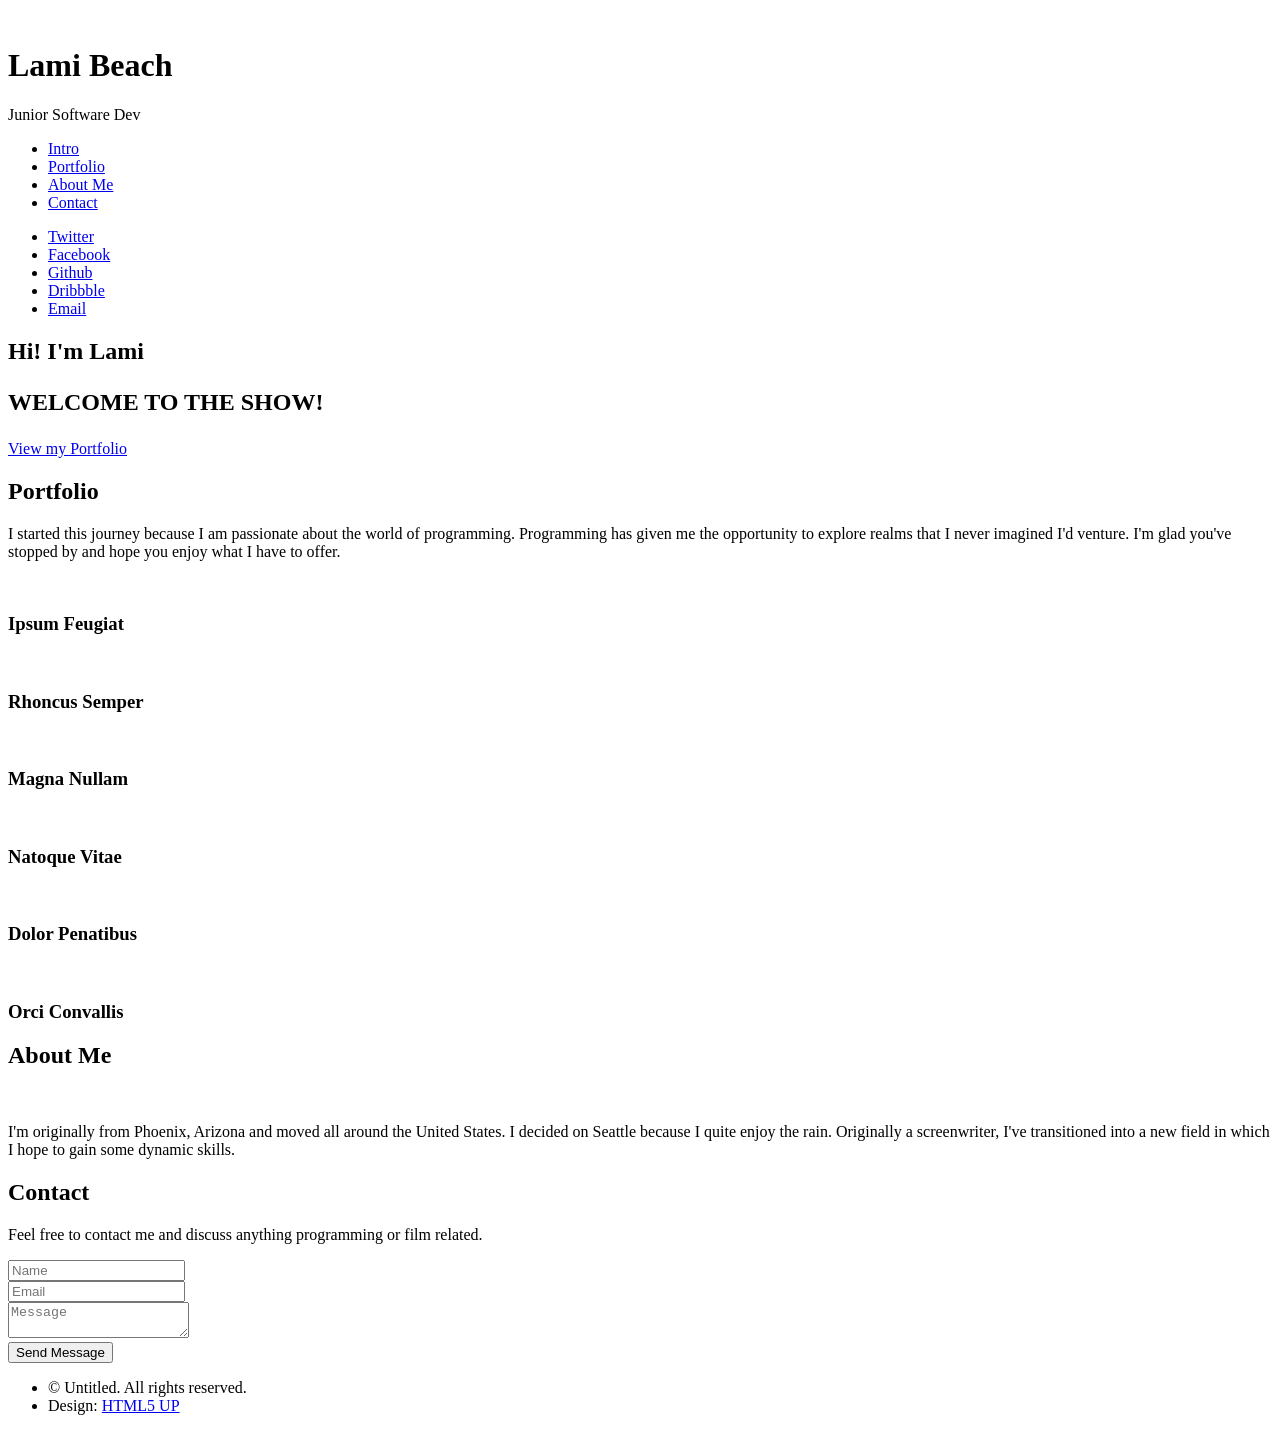
==== index.html @ 4df0003c "moved index" ====
<!DOCTYPE HTML>
<!--
	Prologue by HTML5 UP
	html5up.net | @ajlkn
	Free for personal and commercial use under the CCA 3.0 license (html5up.net/license)
-->
<html>
	<head>
		<title>Prologue by HTML5 UP</title>
		<meta charset="utf-8" />
		<meta name="viewport" content="width=device-width, initial-scale=1, user-scalable=no" />
		<link rel="stylesheet" href="assets/css/main.css" />
	</head>
	<body class="is-preload">

		<!-- Header -->
			<div id="header">

				<div class="top">

					<!-- Logo -->
						<div id="logo">
							<span class="image avatar48"><img src="images/avatar.jpg" alt="" /></span>
							<h1 id="title">Lami Beach</h1>
							<p>Junior Software Dev</p>
						</div>

					<!-- Nav -->
						<nav id="nav">
							<ul>
								<li><a href="#top" id="top-link"><span class="icon fa-home">Intro</span></a></li>
								<li><a href="#portfolio" id="portfolio-link"><span class="icon fa-th">Portfolio</span></a></li>
								<li><a href="#about" id="about-link"><span class="icon fa-user">About Me</span></a></li>
								<li><a href="#contact" id="contact-link"><span class="icon fa-envelope">Contact</span></a></li>
							</ul>
						</nav>

				</div>

				<div class="bottom">

					<!-- Social Icons -->
						<ul class="icons">
							<li><a href="#" class="icon fa-twitter"><span class="label">Twitter</span></a></li>
							<li><a href="#" class="icon fa-facebook"><span class="label">Facebook</span></a></li>
							<li><a href="#" class="icon fa-github"><span class="label">Github</span></a></li>
							<li><a href="#" class="icon fa-dribbble"><span class="label">Dribbble</span></a></li>
							<li><a href="#" class="icon fa-envelope"><span class="label">Email</span></a></li>
						</ul>

				</div>

			</div>

		<!-- Main -->
			<div id="main">

				<!-- Intro -->
					<section id="top" class="one dark cover">
						<div class="container">

							<header>
								<h2 class="alt">Hi! I'm <strong>Lami</strong></p>
									<p>WELCOME TO THE SHOW!</p>
							</header>

							<footer>
								<a href="#portfolio" class="button scrolly">View my Portfolio</a>
							</footer>

						</div>
					</section>

				<!-- Portfolio -->
					<section id="portfolio" class="two">
						<div class="container">

							<header>
								<h2>Portfolio</h2>
							</header>
							<p>I started this journey because I am passionate about the world of programming. Programming has given me the opportunity to explore realms that I never imagined I'd venture. I'm glad you've stopped by and hope you enjoy what I have to offer.</p>
							
							<div class="row">
								<div class="col-4 col-12-mobile">
									<article class="item">
										<a href="#" class="image fit"><img src="images/pic02.jpg" alt="" /></a>
										<header>
											<h3>Ipsum Feugiat</h3>
										</header>
									</article>
									<article class="item">
										<a href="#" class="image fit"><img src="images/pic03.jpg" alt="" /></a>
										<header>
											<h3>Rhoncus Semper</h3>
										</header>
									</article>
								</div>
								<div class="col-4 col-12-mobile">
									<article class="item">
										<a href="#" class="image fit"><img src="images/pic04.jpg" alt="" /></a>
										<header>
											<h3>Magna Nullam</h3>
										</header>
									</article>
									<article class="item">
										<a href="#" class="image fit"><img src="images/pic05.jpg" alt="" /></a>
										<header>
											<h3>Natoque Vitae</h3>
										</header>
									</article>
								</div>
								<div class="col-4 col-12-mobile">
									<article class="item">
										<a href="#" class="image fit"><img src="images/pic06.jpg" alt="" /></a>
										<header>
											<h3>Dolor Penatibus</h3>
										</header>
									</article>
									<article class="item">
										<a href="#" class="image fit"><img src="images/pic07.jpg" alt="" /></a>
										<header>
											<h3>Orci Convallis</h3>
										</header>
									</article>
								</div>
							</div>

						</div>
					</section>

				<!-- About Me -->
					<section id="about" class="three">
						<div class="container">

							<header>
								<h2>About Me</h2>
							</header>

							<a href="#" class="image featured"><img src="images/pic08.jpg" alt="" /></a>

							<p>I'm originally from Phoenix, Arizona and moved all around the United States. I decided on Seattle because I quite enjoy the rain. Originally a screenwriter, I've transitioned into a new field in which I hope to gain some dynamic skills.</p>

						</div>
					</section>

				<!-- Contact -->
					<section id="contact" class="four">
						<div class="container">

							<header>
								<h2>Contact</h2>
							</header>

							<p>Feel free to contact me and discuss anything programming or film related.</p>
							<form method="post" action="#">
								<div class="row">
									<div class="col-6 col-12-mobile"><input type="text" name="name" placeholder="Name" /></div>
									<div class="col-6 col-12-mobile"><input type="text" name="email" placeholder="Email" /></div>
									<div class="col-12">
										<textarea name="message" placeholder="Message"></textarea>
									</div>
									<div class="col-12">
										<input type="submit" value="Send Message" />
									</div>
								</div>
							</form>

						</div>
					</section>

			</div>

		<!-- Footer -->
			<div id="footer">

				<!-- Copyright -->
					<ul class="copyright">
						<li>&copy; Untitled. All rights reserved.</li><li>Design: <a href="http://html5up.net">HTML5 UP</a></li>
					</ul>

			</div>

		<!-- Scripts -->
			<script src="assets/js/jquery.min.js"></script>
			<script src="assets/js/jquery.scrolly.min.js"></script>
			<script src="assets/js/jquery.scrollex.min.js"></script>
			<script src="assets/js/browser.min.js"></script>
			<script src="assets/js/breakpoints.min.js"></script>
			<script src="assets/js/util.js"></script>
			<script src="assets/js/main.js"></script>

	</body>
</html>
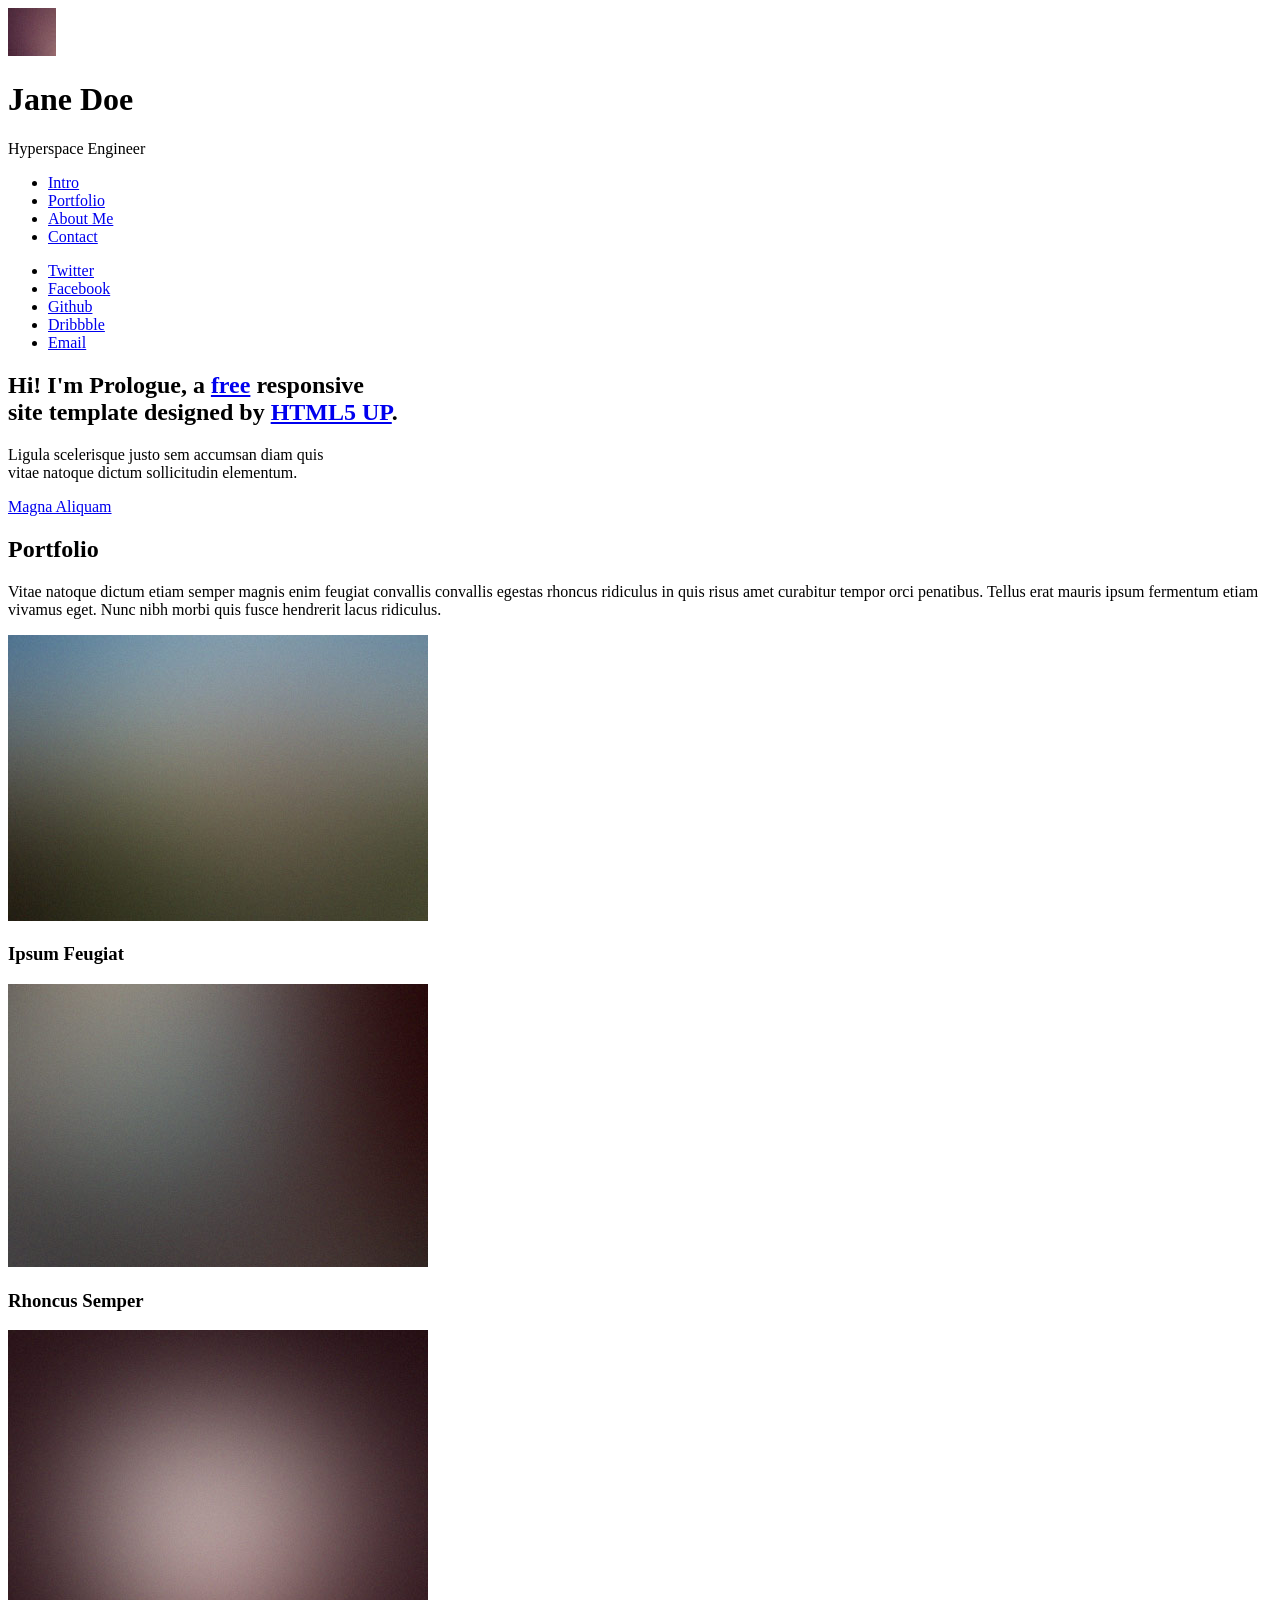
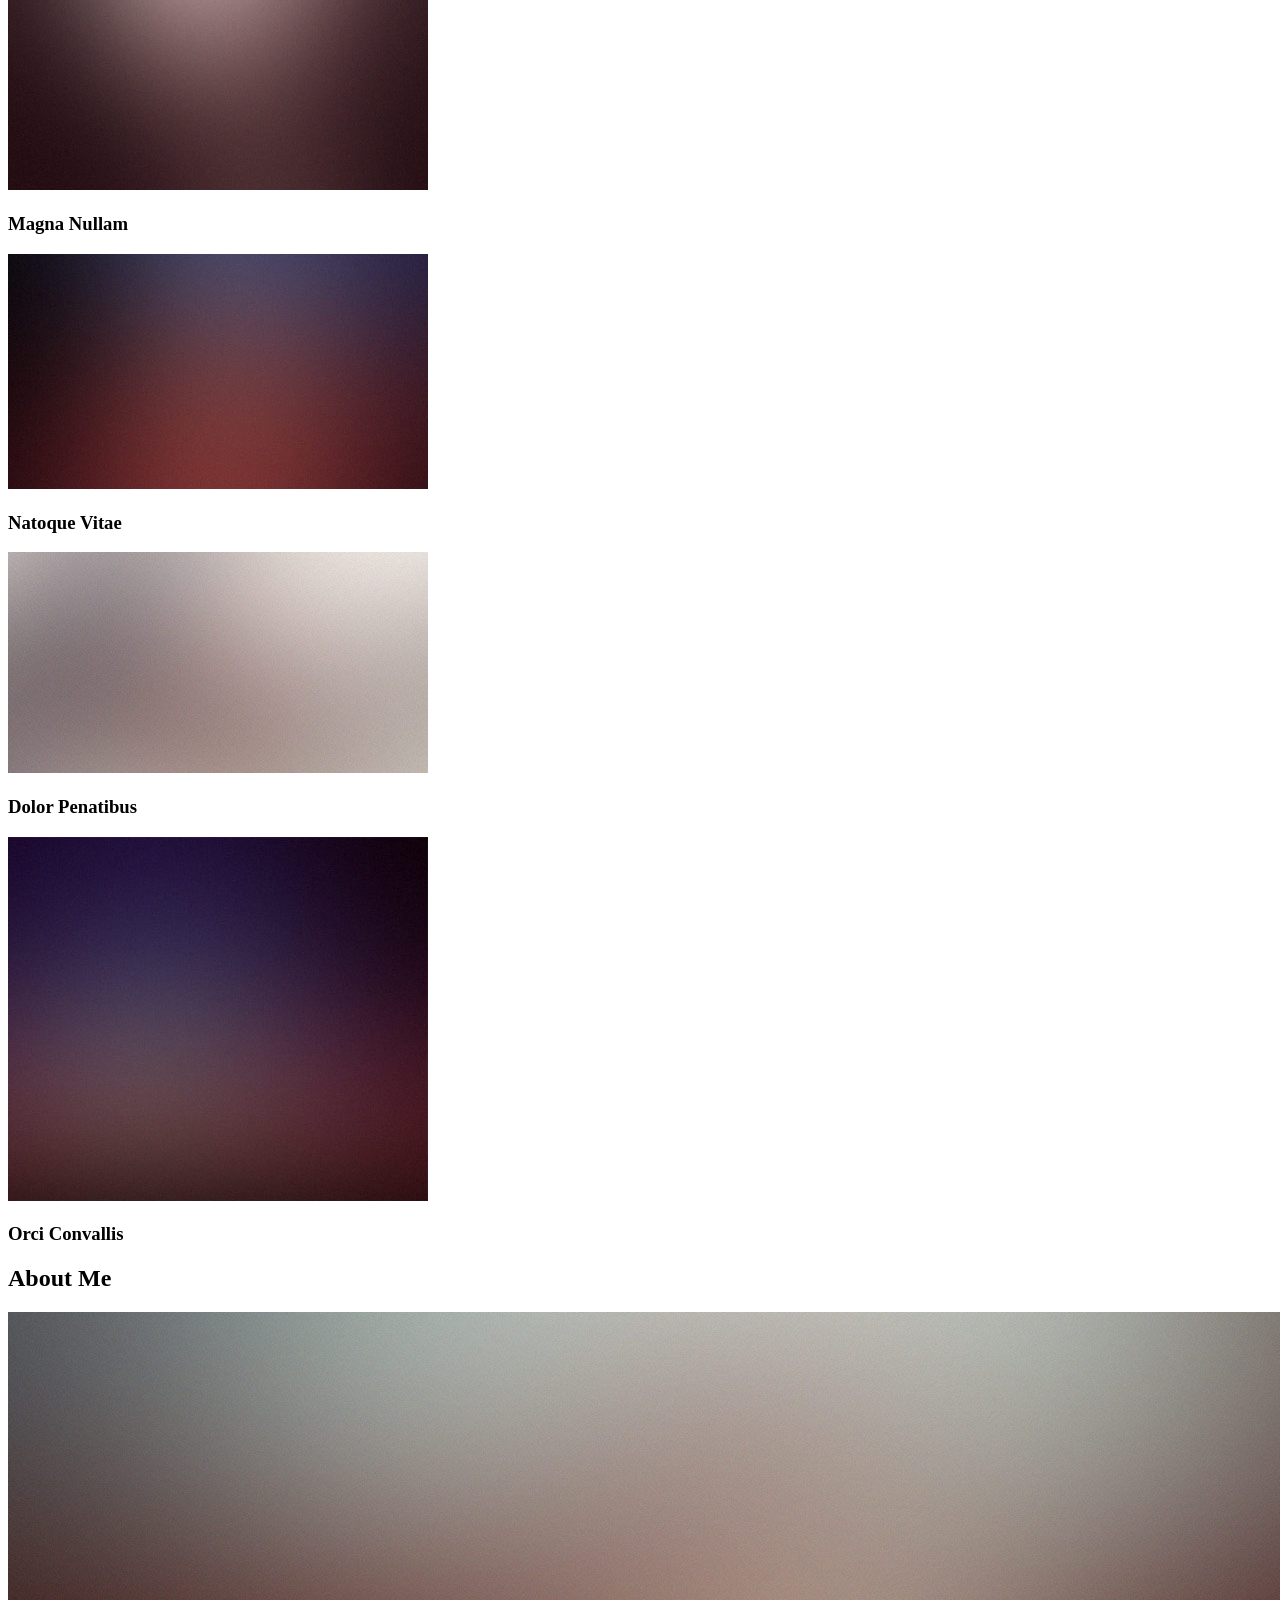
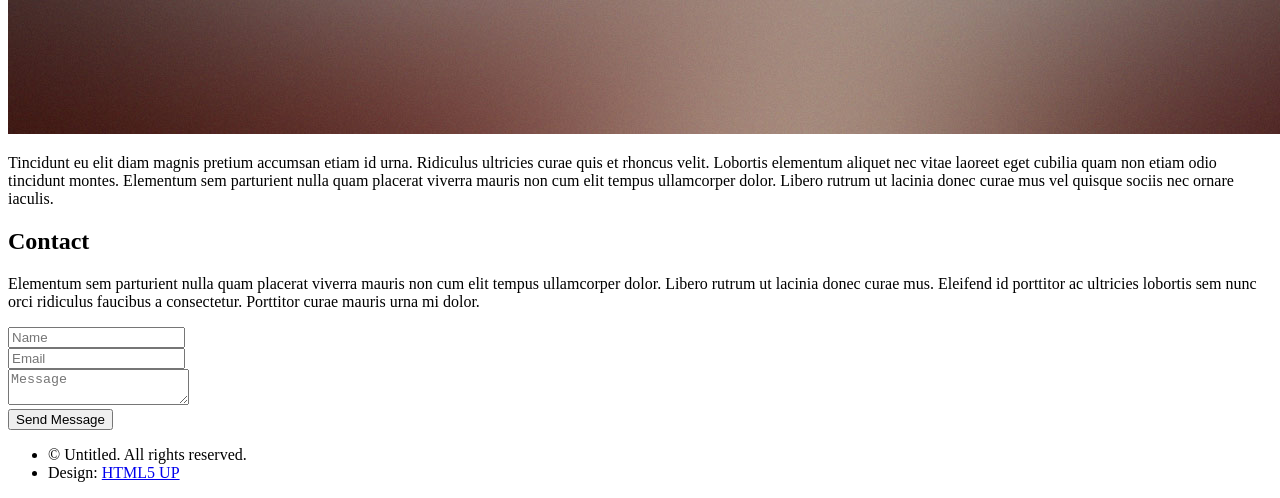
==== commit a7506e0b: "updated" ====
--- a/index.html
+++ b/index.html
@@ -21,8 +21,8 @@
 					<!-- Logo -->
 						<div id="logo">
 							<span class="image avatar48"><img src="images/avatar.jpg" alt="" /></span>
-							<h1 id="title">Lami Beach</h1>
-							<p>Junior Software Dev</p>
+							<h1 id="title">Jane Doe</h1>
+							<p>Hyperspace Engineer</p>
 						</div>
 
 					<!-- Nav -->
@@ -60,12 +60,14 @@
 						<div class="container">
 
 							<header>
-								<h2 class="alt">Hi! I'm <strong>Lami</strong></p>
-									<p>WELCOME TO THE SHOW!</p>
+								<h2 class="alt">Hi! I'm <strong>Prologue</strong>, a <a href="http://html5up.net/license">free</a> responsive<br />
+								site template designed by <a href="http://html5up.net">HTML5 UP</a>.</h2>
+								<p>Ligula scelerisque justo sem accumsan diam quis<br />
+								vitae natoque dictum sollicitudin elementum.</p>
 							</header>
 
 							<footer>
-								<a href="#portfolio" class="button scrolly">View my Portfolio</a>
+								<a href="#portfolio" class="button scrolly">Magna Aliquam</a>
 							</footer>
 
 						</div>
@@ -78,8 +80,12 @@
 							<header>
 								<h2>Portfolio</h2>
 							</header>
-							<p>I started this journey because I am passionate about the world of programming. Programming has given me the opportunity to explore realms that I never imagined I'd venture. I'm glad you've stopped by and hope you enjoy what I have to offer.</p>
-							
+
+							<p>Vitae natoque dictum etiam semper magnis enim feugiat convallis convallis
+							egestas rhoncus ridiculus in quis risus amet curabitur tempor orci penatibus.
+							Tellus erat mauris ipsum fermentum etiam vivamus eget. Nunc nibh morbi quis
+							fusce hendrerit lacus ridiculus.</p>
+
 							<div class="row">
 								<div class="col-4 col-12-mobile">
 									<article class="item">
@@ -138,7 +144,12 @@
 
 							<a href="#" class="image featured"><img src="images/pic08.jpg" alt="" /></a>
 
-							<p>I'm originally from Phoenix, Arizona and moved all around the United States. I decided on Seattle because I quite enjoy the rain. Originally a screenwriter, I've transitioned into a new field in which I hope to gain some dynamic skills.</p>
+							<p>Tincidunt eu elit diam magnis pretium accumsan etiam id urna. Ridiculus
+							ultricies curae quis et rhoncus velit. Lobortis elementum aliquet nec vitae
+							laoreet eget cubilia quam non etiam odio tincidunt montes. Elementum sem
+							parturient nulla quam placerat viverra mauris non cum elit tempus ullamcorper
+							dolor. Libero rutrum ut lacinia donec curae mus vel quisque sociis nec
+							ornare iaculis.</p>
 
 						</div>
 					</section>
@@ -151,7 +162,11 @@
 								<h2>Contact</h2>
 							</header>
 
-							<p>Feel free to contact me and discuss anything programming or film related.</p>
+							<p>Elementum sem parturient nulla quam placerat viverra
+							mauris non cum elit tempus ullamcorper dolor. Libero rutrum ut lacinia
+							donec curae mus. Eleifend id porttitor ac ultricies lobortis sem nunc
+							orci ridiculus faucibus a consectetur. Porttitor curae mauris urna mi dolor.</p>
+
 							<form method="post" action="#">
 								<div class="row">
 									<div class="col-6 col-12-mobile"><input type="text" name="name" placeholder="Name" /></div>
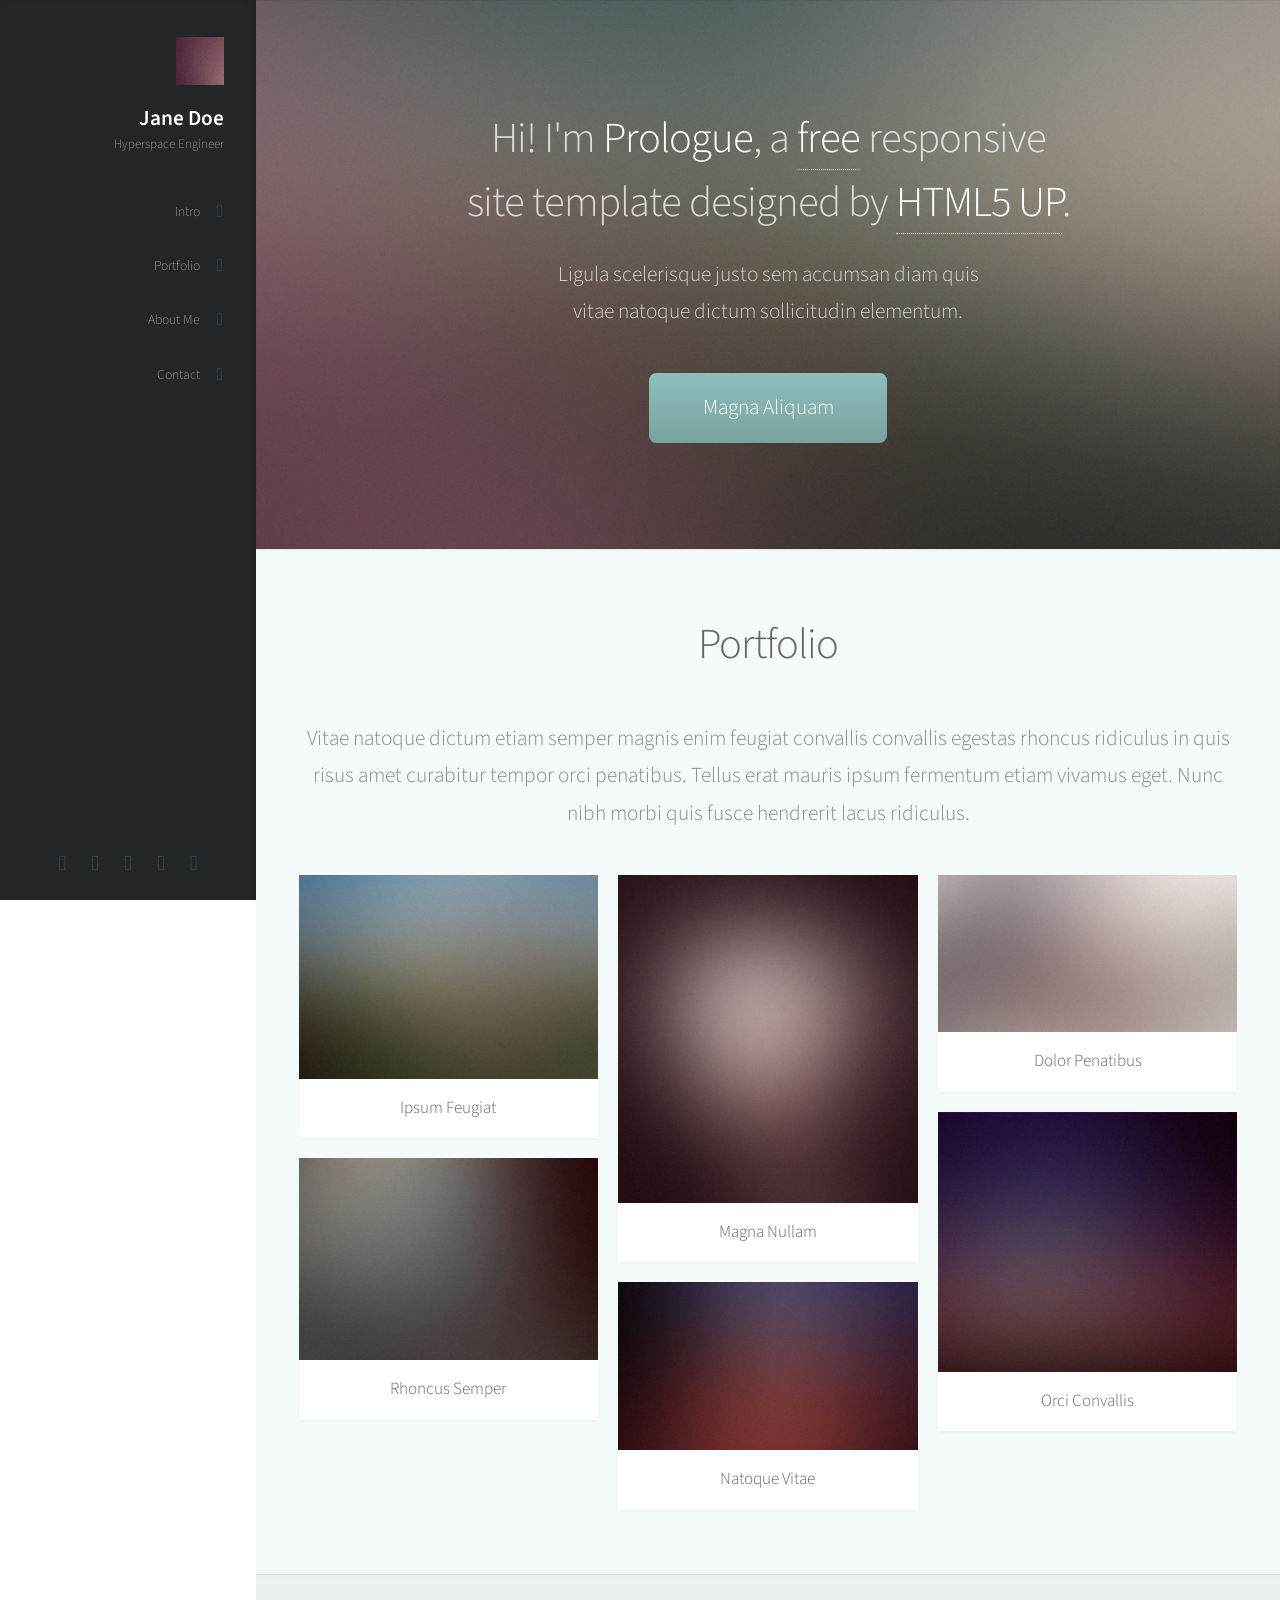
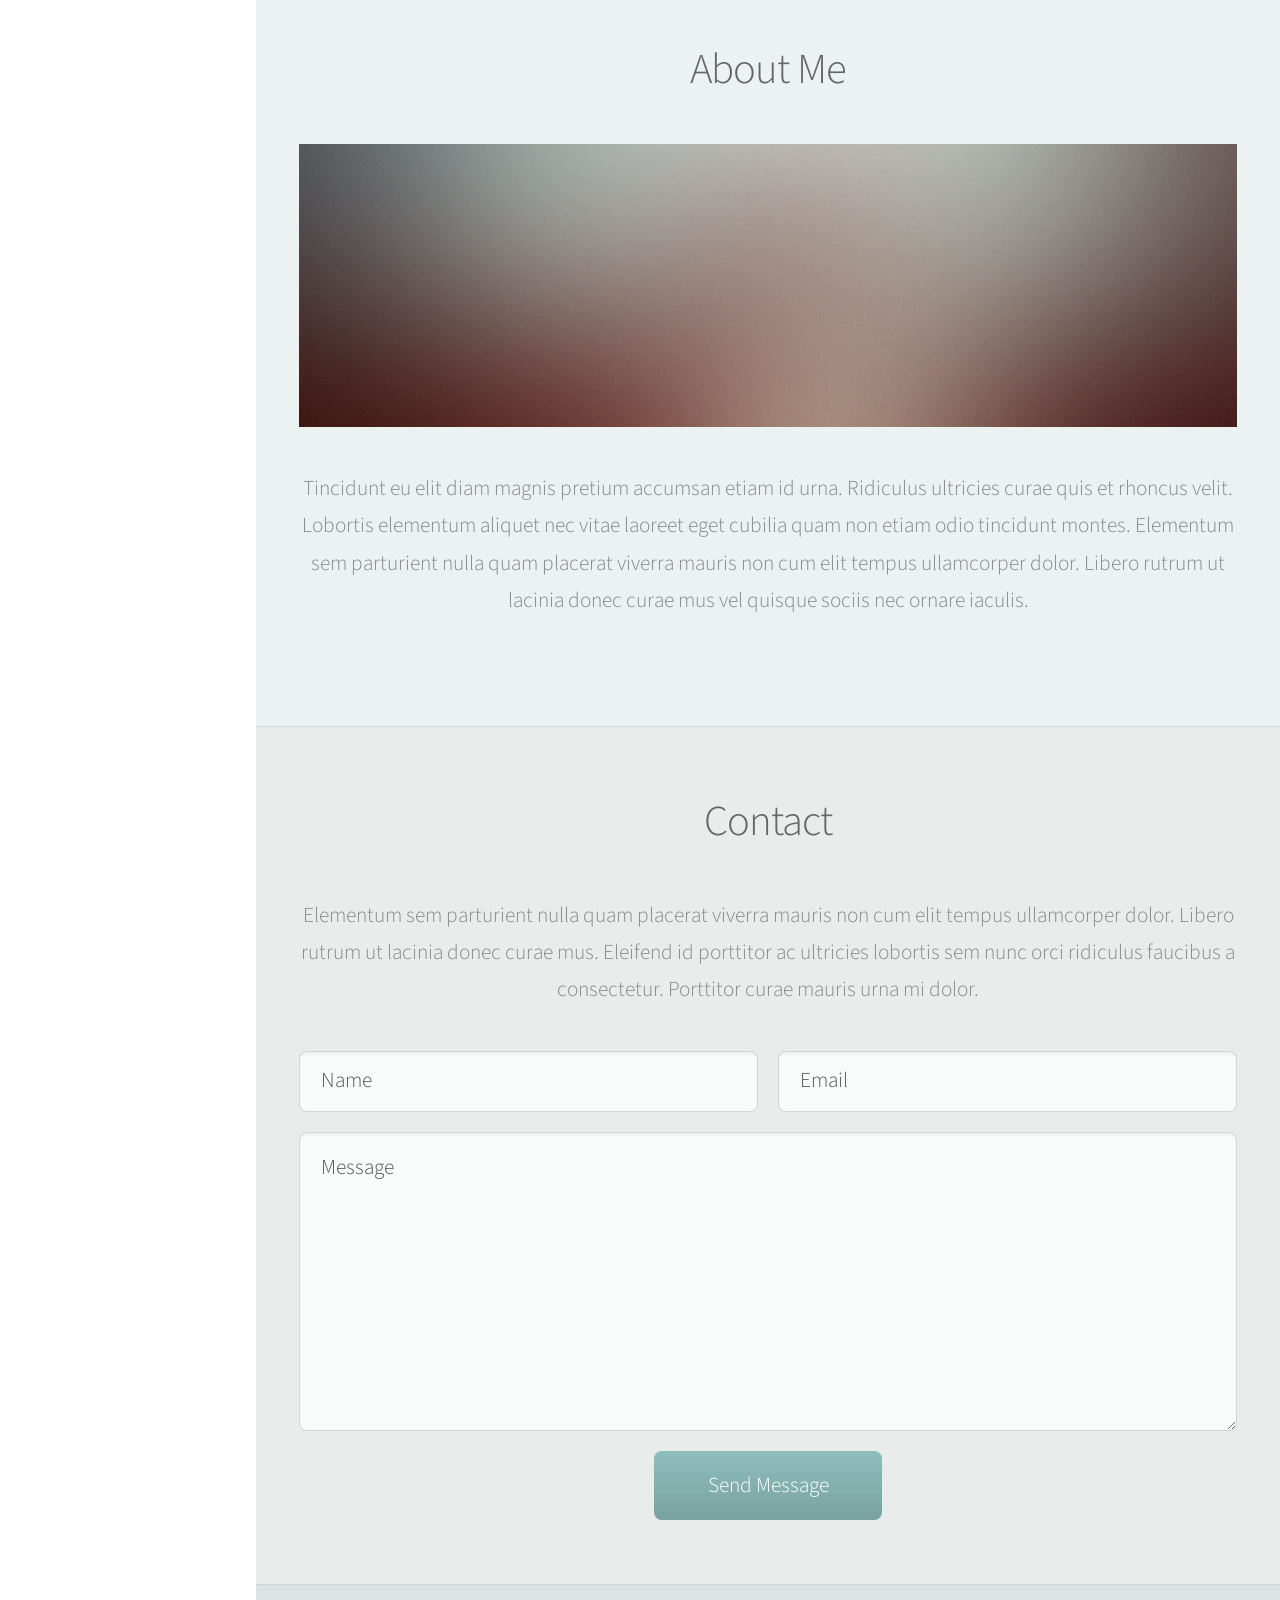
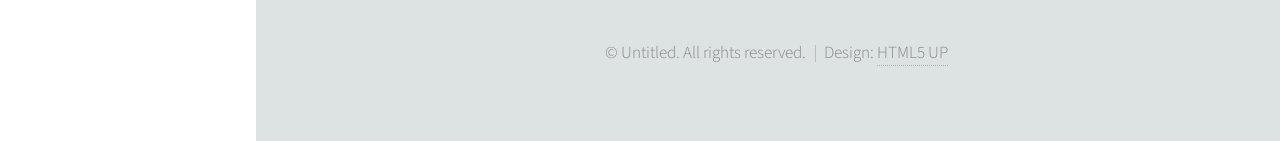
==== commit d13e2a41: "figured it out" ====
--- a/index.html
+++ b/index.html
@@ -9,7 +9,7 @@
 		<title>Prologue by HTML5 UP</title>
 		<meta charset="utf-8" />
 		<meta name="viewport" content="width=device-width, initial-scale=1, user-scalable=no" />
-		<link rel="stylesheet" href="assets/css/main.css" />
+		<link rel="stylesheet" href="css/main.css" />
 	</head>
 	<body class="is-preload">
 
--- a/css/main.css
+++ b/css/main.css
@@ -0,0 +1,2611 @@
+@import url("font-awesome.min.css");
+@import url("https://fonts.googleapis.com/css?family=Source+Sans+Pro:300,300italic,400,600");
+
+/*
+	Prologue by HTML5 UP
+	html5up.net | @ajlkn
+	Free for personal and commercial use under the CCA 3.0 license (html5up.net/license)
+*/
+
+html, body, div, span, applet, object,
+iframe, h1, h2, h3, h4, h5, h6, p, blockquote,
+pre, a, abbr, acronym, address, big, cite,
+code, del, dfn, em, img, ins, kbd, q, s, samp,
+small, strike, strong, sub, sup, tt, var, b,
+u, i, center, dl, dt, dd, ol, ul, li, fieldset,
+form, label, legend, table, caption, tbody,
+tfoot, thead, tr, th, td, article, aside,
+canvas, details, embed, figure, figcaption,
+footer, header, hgroup, menu, nav, output, ruby,
+section, summary, time, mark, audio, video {
+	margin: 0;
+	padding: 0;
+	border: 0;
+	font-size: 100%;
+	font: inherit;
+	vertical-align: baseline;}
+
+article, aside, details, figcaption, figure,
+footer, header, hgroup, menu, nav, section {
+	display: block;}
+
+body {
+	line-height: 1;
+}
+
+ol, ul {
+	list-style: none;
+}
+
+blockquote, q {
+	quotes: none;
+}
+
+	blockquote:before, blockquote:after, q:before, q:after {
+		content: '';
+		content: none;
+	}
+
+table {
+	border-collapse: collapse;
+	border-spacing: 0;
+}
+
+body {
+	-webkit-text-size-adjust: none;
+}
+
+mark {
+	background-color: transparent;
+	color: inherit;
+}
+
+input::-moz-focus-inner {
+	border: 0;
+	padding: 0;
+}
+
+input, select, textarea {
+	-moz-appearance: none;
+	-webkit-appearance: none;
+	-ms-appearance: none;
+	appearance: none;
+}
+
+/* Basic */
+
+	html {
+		box-sizing: border-box;
+	}
+
+	*, *:before, *:after {
+		box-sizing: inherit;
+	}
+
+	body {
+		background: #fff;
+		font-family: 'Source Sans Pro', sans-serif;
+		font-size: 19pt;
+		font-weight: 300;
+		line-height: 1.75em;
+		color: #888;
+	}
+
+		body.is-preload *, body.is-preload *:before, body.is-preload *:after {
+			-moz-animation: none !important;
+			-webkit-animation: none !important;
+			-ms-animation: none !important;
+			animation: none !important;
+			-moz-transition: none !important;
+			-webkit-transition: none !important;
+			-ms-transition: none !important;
+			transition: none !important;
+		}
+
+	input, textarea, select {
+		font-family: 'Source Sans Pro', sans-serif;
+		font-size: 19pt;
+		font-weight: 300;
+		line-height: 1.75em;
+		color: #888;
+	}
+
+	h1, h2, h3, h4, h5, h6 {
+		font-weight: 300;
+		color: #666;
+		line-height: 1.5em;
+	}
+
+	h1 a, h2 a, h3 a, h4 a, h5 a, h6 a {
+		color: inherit;
+		text-decoration: none;
+	}
+
+		h1 a strong, h2 a strong, h3 a strong, h4 a strong, h5 a strong, h6 a strong {
+			color: #333;
+		}
+
+	h2 {
+		font-size: 2em;
+		letter-spacing: -1px;
+	}
+
+		h2.alt {
+			color: #888;
+		}
+
+			h2.alt strong {
+				color: #666;
+			}
+
+	h3 {
+		font-size: 1.5em;
+	}
+
+	header {
+		margin: 0 0 2em 0;
+	}
+
+		header > p {
+			margin: 1em 0 0 0;
+		}
+
+	footer {
+		margin: 2em 0 0 0;
+	}
+
+	strong, b {
+		font-weight: 300;
+		color: #666;
+	}
+
+	em, i {
+		font-style: italic;
+	}
+
+	a {
+		text-decoration: none;
+		color: inherit;
+		border-bottom: dotted 1px rgba(128, 128, 128, 0.5);
+		-moz-transition: color 0.35s ease-in-out, border-bottom-color 0.35s ease-in-out;
+		-webkit-transition: color 0.35s ease-in-out, border-bottom-color 0.35s ease-in-out;
+		-ms-transition: color 0.35s ease-in-out, border-bottom-color 0.35s ease-in-out;
+		transition: color 0.35s ease-in-out, border-bottom-color 0.35s ease-in-out;
+		outline: 0;
+	}
+
+		a:hover {
+			color: #E27689;
+			border-bottom-color: rgba(255, 255, 255, 0);
+		}
+
+	sub {
+		position: relative;
+		top: 0.5em;
+		font-size: 0.8em;
+	}
+
+	sup {
+		position: relative;
+		top: -0.5em;
+		font-size: 0.8em;
+	}
+
+	hr {
+		border: 0;
+		border-top: solid 1px #ddd;
+	}
+
+	blockquote {
+		border-left: solid 0.5em #ddd;
+		padding: 1em 0 1em 2em;
+		font-style: italic;
+	}
+
+	p, ul, ol, dl, table {
+		margin-bottom: 2em;
+	}
+
+	br.clear {
+		clear: both;
+	}
+
+/* Container */
+
+	.container {
+		margin: 0 auto;
+		max-width: 100%;
+		width: 1400px;
+	}
+
+		@media screen and (min-width: 961px) and (max-width: 1880px) {
+
+			.container {
+				width: 1200px;
+			}
+
+		}
+
+		@media screen and (min-width: 961px) and (max-width: 1620px) {
+
+			.container {
+				width: 960px;
+			}
+
+		}
+
+		@media screen and (min-width: 961px) and (max-width: 1320px) {
+
+			.container {
+				width: 100%;
+			}
+
+		}
+
+		@media screen and (max-width: 960px) {
+
+			.container {
+				width: 100%;
+			}
+
+		}
+
+		@media screen and (max-width: 736px) {
+
+			.container {
+				width: 100%;
+			}
+
+		}
+
+/* Row */
+
+	.row {
+		display: flex;
+		flex-wrap: wrap;
+		box-sizing: border-box;
+		align-items: stretch;
+	}
+
+		.row > * {
+			box-sizing: border-box;
+		}
+
+		.row.gtr-uniform > * > :last-child {
+			margin-bottom: 0;
+		}
+
+		.row.aln-left {
+			justify-content: flex-start;
+		}
+
+		.row.aln-center {
+			justify-content: center;
+		}
+
+		.row.aln-right {
+			justify-content: flex-end;
+		}
+
+		.row.aln-top {
+			align-items: flex-start;
+		}
+
+		.row.aln-middle {
+			align-items: center;
+		}
+
+		.row.aln-bottom {
+			align-items: flex-end;
+		}
+
+		.row > .imp {
+			order: -1;
+		}
+
+		.row > .col-1 {
+			width: 8.3333333333%;
+		}
+
+		.row > .off-1 {
+			margin-left: 8.3333333333%;
+		}
+
+		.row > .col-2 {
+			width: 16.6666666667%;
+		}
+
+		.row > .off-2 {
+			margin-left: 16.6666666667%;
+		}
+
+		.row > .col-3 {
+			width: 25%;
+		}
+
+		.row > .off-3 {
+			margin-left: 25%;
+		}
+
+		.row > .col-4 {
+			width: 33.3333333333%;
+		}
+
+		.row > .off-4 {
+			margin-left: 33.3333333333%;
+		}
+
+		.row > .col-5 {
+			width: 41.6666666667%;
+		}
+
+		.row > .off-5 {
+			margin-left: 41.6666666667%;
+		}
+
+		.row > .col-6 {
+			width: 50%;
+		}
+
+		.row > .off-6 {
+			margin-left: 50%;
+		}
+
+		.row > .col-7 {
+			width: 58.3333333333%;
+		}
+
+		.row > .off-7 {
+			margin-left: 58.3333333333%;
+		}
+
+		.row > .col-8 {
+			width: 66.6666666667%;
+		}
+
+		.row > .off-8 {
+			margin-left: 66.6666666667%;
+		}
+
+		.row > .col-9 {
+			width: 75%;
+		}
+
+		.row > .off-9 {
+			margin-left: 75%;
+		}
+
+		.row > .col-10 {
+			width: 83.3333333333%;
+		}
+
+		.row > .off-10 {
+			margin-left: 83.3333333333%;
+		}
+
+		.row > .col-11 {
+			width: 91.6666666667%;
+		}
+
+		.row > .off-11 {
+			margin-left: 91.6666666667%;
+		}
+
+		.row > .col-12 {
+			width: 100%;
+		}
+
+		.row > .off-12 {
+			margin-left: 100%;
+		}
+
+		.row.gtr-0 {
+			margin-top: 0px;
+			margin-left: 0px;
+		}
+
+			.row.gtr-0 > * {
+				padding: 0px 0 0 0px;
+			}
+
+			.row.gtr-0.gtr-uniform {
+				margin-top: 0px;
+			}
+
+				.row.gtr-0.gtr-uniform > * {
+					padding-top: 0px;
+				}
+
+		.row.gtr-25 {
+			margin-top: -10px;
+			margin-left: -10px;
+		}
+
+			.row.gtr-25 > * {
+				padding: 10px 0 0 10px;
+			}
+
+			.row.gtr-25.gtr-uniform {
+				margin-top: -10px;
+			}
+
+				.row.gtr-25.gtr-uniform > * {
+					padding-top: 10px;
+				}
+
+		.row.gtr-50 {
+			margin-top: -20px;
+			margin-left: -20px;
+		}
+
+			.row.gtr-50 > * {
+				padding: 20px 0 0 20px;
+			}
+
+			.row.gtr-50.gtr-uniform {
+				margin-top: -20px;
+			}
+
+				.row.gtr-50.gtr-uniform > * {
+					padding-top: 20px;
+				}
+
+		.row {
+			margin-top: -40px;
+			margin-left: -40px;
+		}
+
+			.row > * {
+				padding: 40px 0 0 40px;
+			}
+
+			.row.gtr-uniform {
+				margin-top: -40px;
+			}
+
+				.row.gtr-uniform > * {
+					padding-top: 40px;
+				}
+
+		.row.gtr-150 {
+			margin-top: -60px;
+			margin-left: -60px;
+		}
+
+			.row.gtr-150 > * {
+				padding: 60px 0 0 60px;
+			}
+
+			.row.gtr-150.gtr-uniform {
+				margin-top: -60px;
+			}
+
+				.row.gtr-150.gtr-uniform > * {
+					padding-top: 60px;
+				}
+
+		.row.gtr-200 {
+			margin-top: -80px;
+			margin-left: -80px;
+		}
+
+			.row.gtr-200 > * {
+				padding: 80px 0 0 80px;
+			}
+
+			.row.gtr-200.gtr-uniform {
+				margin-top: -80px;
+			}
+
+				.row.gtr-200.gtr-uniform > * {
+					padding-top: 80px;
+				}
+
+		@media screen and (min-width: 961px) and (max-width: 1880px) {
+
+			.row {
+				display: flex;
+				flex-wrap: wrap;
+				box-sizing: border-box;
+				align-items: stretch;
+			}
+
+				.row > * {
+					box-sizing: border-box;
+				}
+
+				.row.gtr-uniform > * > :last-child {
+					margin-bottom: 0;
+				}
+
+				.row.aln-left {
+					justify-content: flex-start;
+				}
+
+				.row.aln-center {
+					justify-content: center;
+				}
+
+				.row.aln-right {
+					justify-content: flex-end;
+				}
+
+				.row.aln-top {
+					align-items: flex-start;
+				}
+
+				.row.aln-middle {
+					align-items: center;
+				}
+
+				.row.aln-bottom {
+					align-items: flex-end;
+				}
+
+				.row > .imp-wide {
+					order: -1;
+				}
+
+				.row > .col-1-wide {
+					width: 8.3333333333%;
+				}
+
+				.row > .off-1-wide {
+					margin-left: 8.3333333333%;
+				}
+
+				.row > .col-2-wide {
+					width: 16.6666666667%;
+				}
+
+				.row > .off-2-wide {
+					margin-left: 16.6666666667%;
+				}
+
+				.row > .col-3-wide {
+					width: 25%;
+				}
+
+				.row > .off-3-wide {
+					margin-left: 25%;
+				}
+
+				.row > .col-4-wide {
+					width: 33.3333333333%;
+				}
+
+				.row > .off-4-wide {
+					margin-left: 33.3333333333%;
+				}
+
+				.row > .col-5-wide {
+					width: 41.6666666667%;
+				}
+
+				.row > .off-5-wide {
+					margin-left: 41.6666666667%;
+				}
+
+				.row > .col-6-wide {
+					width: 50%;
+				}
+
+				.row > .off-6-wide {
+					margin-left: 50%;
+				}
+
+				.row > .col-7-wide {
+					width: 58.3333333333%;
+				}
+
+				.row > .off-7-wide {
+					margin-left: 58.3333333333%;
+				}
+
+				.row > .col-8-wide {
+					width: 66.6666666667%;
+				}
+
+				.row > .off-8-wide {
+					margin-left: 66.6666666667%;
+				}
+
+				.row > .col-9-wide {
+					width: 75%;
+				}
+
+				.row > .off-9-wide {
+					margin-left: 75%;
+				}
+
+				.row > .col-10-wide {
+					width: 83.3333333333%;
+				}
+
+				.row > .off-10-wide {
+					margin-left: 83.3333333333%;
+				}
+
+				.row > .col-11-wide {
+					width: 91.6666666667%;
+				}
+
+				.row > .off-11-wide {
+					margin-left: 91.6666666667%;
+				}
+
+				.row > .col-12-wide {
+					width: 100%;
+				}
+
+				.row > .off-12-wide {
+					margin-left: 100%;
+				}
+
+				.row.gtr-0 {
+					margin-top: 0px;
+					margin-left: 0px;
+				}
+
+					.row.gtr-0 > * {
+						padding: 0px 0 0 0px;
+					}
+
+					.row.gtr-0.gtr-uniform {
+						margin-top: 0px;
+					}
+
+						.row.gtr-0.gtr-uniform > * {
+							padding-top: 0px;
+						}
+
+				.row.gtr-25 {
+					margin-top: -10px;
+					margin-left: -10px;
+				}
+
+					.row.gtr-25 > * {
+						padding: 10px 0 0 10px;
+					}
+
+					.row.gtr-25.gtr-uniform {
+						margin-top: -10px;
+					}
+
+						.row.gtr-25.gtr-uniform > * {
+							padding-top: 10px;
+						}
+
+				.row.gtr-50 {
+					margin-top: -20px;
+					margin-left: -20px;
+				}
+
+					.row.gtr-50 > * {
+						padding: 20px 0 0 20px;
+					}
+
+					.row.gtr-50.gtr-uniform {
+						margin-top: -20px;
+					}
+
+						.row.gtr-50.gtr-uniform > * {
+							padding-top: 20px;
+						}
+
+				.row {
+					margin-top: -40px;
+					margin-left: -40px;
+				}
+
+					.row > * {
+						padding: 40px 0 0 40px;
+					}
+
+					.row.gtr-uniform {
+						margin-top: -40px;
+					}
+
+						.row.gtr-uniform > * {
+							padding-top: 40px;
+						}
+
+				.row.gtr-150 {
+					margin-top: -60px;
+					margin-left: -60px;
+				}
+
+					.row.gtr-150 > * {
+						padding: 60px 0 0 60px;
+					}
+
+					.row.gtr-150.gtr-uniform {
+						margin-top: -60px;
+					}
+
+						.row.gtr-150.gtr-uniform > * {
+							padding-top: 60px;
+						}
+
+				.row.gtr-200 {
+					margin-top: -80px;
+					margin-left: -80px;
+				}
+
+					.row.gtr-200 > * {
+						padding: 80px 0 0 80px;
+					}
+
+					.row.gtr-200.gtr-uniform {
+						margin-top: -80px;
+					}
+
+						.row.gtr-200.gtr-uniform > * {
+							padding-top: 80px;
+						}
+
+		}
+
+		@media screen and (min-width: 961px) and (max-width: 1620px) {
+
+			.row {
+				display: flex;
+				flex-wrap: wrap;
+				box-sizing: border-box;
+				align-items: stretch;
+			}
+
+				.row > * {
+					box-sizing: border-box;
+				}
+
+				.row.gtr-uniform > * > :last-child {
+					margin-bottom: 0;
+				}
+
+				.row.aln-left {
+					justify-content: flex-start;
+				}
+
+				.row.aln-center {
+					justify-content: center;
+				}
+
+				.row.aln-right {
+					justify-content: flex-end;
+				}
+
+				.row.aln-top {
+					align-items: flex-start;
+				}
+
+				.row.aln-middle {
+					align-items: center;
+				}
+
+				.row.aln-bottom {
+					align-items: flex-end;
+				}
+
+				.row > .imp-normal {
+					order: -1;
+				}
+
+				.row > .col-1-normal {
+					width: 8.3333333333%;
+				}
+
+				.row > .off-1-normal {
+					margin-left: 8.3333333333%;
+				}
+
+				.row > .col-2-normal {
+					width: 16.6666666667%;
+				}
+
+				.row > .off-2-normal {
+					margin-left: 16.6666666667%;
+				}
+
+				.row > .col-3-normal {
+					width: 25%;
+				}
+
+				.row > .off-3-normal {
+					margin-left: 25%;
+				}
+
+				.row > .col-4-normal {
+					width: 33.3333333333%;
+				}
+
+				.row > .off-4-normal {
+					margin-left: 33.3333333333%;
+				}
+
+				.row > .col-5-normal {
+					width: 41.6666666667%;
+				}
+
+				.row > .off-5-normal {
+					margin-left: 41.6666666667%;
+				}
+
+				.row > .col-6-normal {
+					width: 50%;
+				}
+
+				.row > .off-6-normal {
+					margin-left: 50%;
+				}
+
+				.row > .col-7-normal {
+					width: 58.3333333333%;
+				}
+
+				.row > .off-7-normal {
+					margin-left: 58.3333333333%;
+				}
+
+				.row > .col-8-normal {
+					width: 66.6666666667%;
+				}
+
+				.row > .off-8-normal {
+					margin-left: 66.6666666667%;
+				}
+
+				.row > .col-9-normal {
+					width: 75%;
+				}
+
+				.row > .off-9-normal {
+					margin-left: 75%;
+				}
+
+				.row > .col-10-normal {
+					width: 83.3333333333%;
+				}
+
+				.row > .off-10-normal {
+					margin-left: 83.3333333333%;
+				}
+
+				.row > .col-11-normal {
+					width: 91.6666666667%;
+				}
+
+				.row > .off-11-normal {
+					margin-left: 91.6666666667%;
+				}
+
+				.row > .col-12-normal {
+					width: 100%;
+				}
+
+				.row > .off-12-normal {
+					margin-left: 100%;
+				}
+
+				.row.gtr-0 {
+					margin-top: 0px;
+					margin-left: 0px;
+				}
+
+					.row.gtr-0 > * {
+						padding: 0px 0 0 0px;
+					}
+
+					.row.gtr-0.gtr-uniform {
+						margin-top: 0px;
+					}
+
+						.row.gtr-0.gtr-uniform > * {
+							padding-top: 0px;
+						}
+
+				.row.gtr-25 {
+					margin-top: -10px;
+					margin-left: -10px;
+				}
+
+					.row.gtr-25 > * {
+						padding: 10px 0 0 10px;
+					}
+
+					.row.gtr-25.gtr-uniform {
+						margin-top: -10px;
+					}
+
+						.row.gtr-25.gtr-uniform > * {
+							padding-top: 10px;
+						}
+
+				.row.gtr-50 {
+					margin-top: -20px;
+					margin-left: -20px;
+				}
+
+					.row.gtr-50 > * {
+						padding: 20px 0 0 20px;
+					}
+
+					.row.gtr-50.gtr-uniform {
+						margin-top: -20px;
+					}
+
+						.row.gtr-50.gtr-uniform > * {
+							padding-top: 20px;
+						}
+
+				.row {
+					margin-top: -40px;
+					margin-left: -40px;
+				}
+
+					.row > * {
+						padding: 40px 0 0 40px;
+					}
+
+					.row.gtr-uniform {
+						margin-top: -40px;
+					}
+
+						.row.gtr-uniform > * {
+							padding-top: 40px;
+						}
+
+				.row.gtr-150 {
+					margin-top: -60px;
+					margin-left: -60px;
+				}
+
+					.row.gtr-150 > * {
+						padding: 60px 0 0 60px;
+					}
+
+					.row.gtr-150.gtr-uniform {
+						margin-top: -60px;
+					}
+
+						.row.gtr-150.gtr-uniform > * {
+							padding-top: 60px;
+						}
+
+				.row.gtr-200 {
+					margin-top: -80px;
+					margin-left: -80px;
+				}
+
+					.row.gtr-200 > * {
+						padding: 80px 0 0 80px;
+					}
+
+					.row.gtr-200.gtr-uniform {
+						margin-top: -80px;
+					}
+
+						.row.gtr-200.gtr-uniform > * {
+							padding-top: 80px;
+						}
+
+		}
+
+		@media screen and (min-width: 961px) and (max-width: 1320px) {
+
+			.row {
+				display: flex;
+				flex-wrap: wrap;
+				box-sizing: border-box;
+				align-items: stretch;
+			}
+
+				.row > * {
+					box-sizing: border-box;
+				}
+
+				.row.gtr-uniform > * > :last-child {
+					margin-bottom: 0;
+				}
+
+				.row.aln-left {
+					justify-content: flex-start;
+				}
+
+				.row.aln-center {
+					justify-content: center;
+				}
+
+				.row.aln-right {
+					justify-content: flex-end;
+				}
+
+				.row.aln-top {
+					align-items: flex-start;
+				}
+
+				.row.aln-middle {
+					align-items: center;
+				}
+
+				.row.aln-bottom {
+					align-items: flex-end;
+				}
+
+				.row > .imp-narrow {
+					order: -1;
+				}
+
+				.row > .col-1-narrow {
+					width: 8.3333333333%;
+				}
+
+				.row > .off-1-narrow {
+					margin-left: 8.3333333333%;
+				}
+
+				.row > .col-2-narrow {
+					width: 16.6666666667%;
+				}
+
+				.row > .off-2-narrow {
+					margin-left: 16.6666666667%;
+				}
+
+				.row > .col-3-narrow {
+					width: 25%;
+				}
+
+				.row > .off-3-narrow {
+					margin-left: 25%;
+				}
+
+				.row > .col-4-narrow {
+					width: 33.3333333333%;
+				}
+
+				.row > .off-4-narrow {
+					margin-left: 33.3333333333%;
+				}
+
+				.row > .col-5-narrow {
+					width: 41.6666666667%;
+				}
+
+				.row > .off-5-narrow {
+					margin-left: 41.6666666667%;
+				}
+
+				.row > .col-6-narrow {
+					width: 50%;
+				}
+
+				.row > .off-6-narrow {
+					margin-left: 50%;
+				}
+
+				.row > .col-7-narrow {
+					width: 58.3333333333%;
+				}
+
+				.row > .off-7-narrow {
+					margin-left: 58.3333333333%;
+				}
+
+				.row > .col-8-narrow {
+					width: 66.6666666667%;
+				}
+
+				.row > .off-8-narrow {
+					margin-left: 66.6666666667%;
+				}
+
+				.row > .col-9-narrow {
+					width: 75%;
+				}
+
+				.row > .off-9-narrow {
+					margin-left: 75%;
+				}
+
+				.row > .col-10-narrow {
+					width: 83.3333333333%;
+				}
+
+				.row > .off-10-narrow {
+					margin-left: 83.3333333333%;
+				}
+
+				.row > .col-11-narrow {
+					width: 91.6666666667%;
+				}
+
+				.row > .off-11-narrow {
+					margin-left: 91.6666666667%;
+				}
+
+				.row > .col-12-narrow {
+					width: 100%;
+				}
+
+				.row > .off-12-narrow {
+					margin-left: 100%;
+				}
+
+				.row.gtr-0 {
+					margin-top: 0px;
+					margin-left: 0px;
+				}
+
+					.row.gtr-0 > * {
+						padding: 0px 0 0 0px;
+					}
+
+					.row.gtr-0.gtr-uniform {
+						margin-top: 0px;
+					}
+
+						.row.gtr-0.gtr-uniform > * {
+							padding-top: 0px;
+						}
+
+				.row.gtr-25 {
+					margin-top: -5px;
+					margin-left: -5px;
+				}
+
+					.row.gtr-25 > * {
+						padding: 5px 0 0 5px;
+					}
+
+					.row.gtr-25.gtr-uniform {
+						margin-top: -5px;
+					}
+
+						.row.gtr-25.gtr-uniform > * {
+							padding-top: 5px;
+						}
+
+				.row.gtr-50 {
+					margin-top: -10px;
+					margin-left: -10px;
+				}
+
+					.row.gtr-50 > * {
+						padding: 10px 0 0 10px;
+					}
+
+					.row.gtr-50.gtr-uniform {
+						margin-top: -10px;
+					}
+
+						.row.gtr-50.gtr-uniform > * {
+							padding-top: 10px;
+						}
+
+				.row {
+					margin-top: -20px;
+					margin-left: -20px;
+				}
+
+					.row > * {
+						padding: 20px 0 0 20px;
+					}
+
+					.row.gtr-uniform {
+						margin-top: -20px;
+					}
+
+						.row.gtr-uniform > * {
+							padding-top: 20px;
+						}
+
+				.row.gtr-150 {
+					margin-top: -30px;
+					margin-left: -30px;
+				}
+
+					.row.gtr-150 > * {
+						padding: 30px 0 0 30px;
+					}
+
+					.row.gtr-150.gtr-uniform {
+						margin-top: -30px;
+					}
+
+						.row.gtr-150.gtr-uniform > * {
+							padding-top: 30px;
+						}
+
+				.row.gtr-200 {
+					margin-top: -40px;
+					margin-left: -40px;
+				}
+
+					.row.gtr-200 > * {
+						padding: 40px 0 0 40px;
+					}
+
+					.row.gtr-200.gtr-uniform {
+						margin-top: -40px;
+					}
+
+						.row.gtr-200.gtr-uniform > * {
+							padding-top: 40px;
+						}
+
+		}
+
+		@media screen and (max-width: 960px) {
+
+			.row {
+				display: flex;
+				flex-wrap: wrap;
+				box-sizing: border-box;
+				align-items: stretch;
+			}
+
+				.row > * {
+					box-sizing: border-box;
+				}
+
+				.row.gtr-uniform > * > :last-child {
+					margin-bottom: 0;
+				}
+
+				.row.aln-left {
+					justify-content: flex-start;
+				}
+
+				.row.aln-center {
+					justify-content: center;
+				}
+
+				.row.aln-right {
+					justify-content: flex-end;
+				}
+
+				.row.aln-top {
+					align-items: flex-start;
+				}
+
+				.row.aln-middle {
+					align-items: center;
+				}
+
+				.row.aln-bottom {
+					align-items: flex-end;
+				}
+
+				.row > .imp-narrower {
+					order: -1;
+				}
+
+				.row > .col-1-narrower {
+					width: 8.3333333333%;
+				}
+
+				.row > .off-1-narrower {
+					margin-left: 8.3333333333%;
+				}
+
+				.row > .col-2-narrower {
+					width: 16.6666666667%;
+				}
+
+				.row > .off-2-narrower {
+					margin-left: 16.6666666667%;
+				}
+
+				.row > .col-3-narrower {
+					width: 25%;
+				}
+
+				.row > .off-3-narrower {
+					margin-left: 25%;
+				}
+
+				.row > .col-4-narrower {
+					width: 33.3333333333%;
+				}
+
+				.row > .off-4-narrower {
+					margin-left: 33.3333333333%;
+				}
+
+				.row > .col-5-narrower {
+					width: 41.6666666667%;
+				}
+
+				.row > .off-5-narrower {
+					margin-left: 41.6666666667%;
+				}
+
+				.row > .col-6-narrower {
+					width: 50%;
+				}
+
+				.row > .off-6-narrower {
+					margin-left: 50%;
+				}
+
+				.row > .col-7-narrower {
+					width: 58.3333333333%;
+				}
+
+				.row > .off-7-narrower {
+					margin-left: 58.3333333333%;
+				}
+
+				.row > .col-8-narrower {
+					width: 66.6666666667%;
+				}
+
+				.row > .off-8-narrower {
+					margin-left: 66.6666666667%;
+				}
+
+				.row > .col-9-narrower {
+					width: 75%;
+				}
+
+				.row > .off-9-narrower {
+					margin-left: 75%;
+				}
+
+				.row > .col-10-narrower {
+					width: 83.3333333333%;
+				}
+
+				.row > .off-10-narrower {
+					margin-left: 83.3333333333%;
+				}
+
+				.row > .col-11-narrower {
+					width: 91.6666666667%;
+				}
+
+				.row > .off-11-narrower {
+					margin-left: 91.6666666667%;
+				}
+
+				.row > .col-12-narrower {
+					width: 100%;
+				}
+
+				.row > .off-12-narrower {
+					margin-left: 100%;
+				}
+
+				.row.gtr-0 {
+					margin-top: 0px;
+					margin-left: 0px;
+				}
+
+					.row.gtr-0 > * {
+						padding: 0px 0 0 0px;
+					}
+
+					.row.gtr-0.gtr-uniform {
+						margin-top: 0px;
+					}
+
+						.row.gtr-0.gtr-uniform > * {
+							padding-top: 0px;
+						}
+
+				.row.gtr-25 {
+					margin-top: -5px;
+					margin-left: -5px;
+				}
+
+					.row.gtr-25 > * {
+						padding: 5px 0 0 5px;
+					}
+
+					.row.gtr-25.gtr-uniform {
+						margin-top: -5px;
+					}
+
+						.row.gtr-25.gtr-uniform > * {
+							padding-top: 5px;
+						}
+
+				.row.gtr-50 {
+					margin-top: -10px;
+					margin-left: -10px;
+				}
+
+					.row.gtr-50 > * {
+						padding: 10px 0 0 10px;
+					}
+
+					.row.gtr-50.gtr-uniform {
+						margin-top: -10px;
+					}
+
+						.row.gtr-50.gtr-uniform > * {
+							padding-top: 10px;
+						}
+
+				.row {
+					margin-top: -20px;
+					margin-left: -20px;
+				}
+
+					.row > * {
+						padding: 20px 0 0 20px;
+					}
+
+					.row.gtr-uniform {
+						margin-top: -20px;
+					}
+
+						.row.gtr-uniform > * {
+							padding-top: 20px;
+						}
+
+				.row.gtr-150 {
+					margin-top: -30px;
+					margin-left: -30px;
+				}
+
+					.row.gtr-150 > * {
+						padding: 30px 0 0 30px;
+					}
+
+					.row.gtr-150.gtr-uniform {
+						margin-top: -30px;
+					}
+
+						.row.gtr-150.gtr-uniform > * {
+							padding-top: 30px;
+						}
+
+				.row.gtr-200 {
+					margin-top: -40px;
+					margin-left: -40px;
+				}
+
+					.row.gtr-200 > * {
+						padding: 40px 0 0 40px;
+					}
+
+					.row.gtr-200.gtr-uniform {
+						margin-top: -40px;
+					}
+
+						.row.gtr-200.gtr-uniform > * {
+							padding-top: 40px;
+						}
+
+		}
+
+		@media screen and (max-width: 736px) {
+
+			.row {
+				display: flex;
+				flex-wrap: wrap;
+				box-sizing: border-box;
+				align-items: stretch;
+			}
+
+				.row > * {
+					box-sizing: border-box;
+				}
+
+				.row.gtr-uniform > * > :last-child {
+					margin-bottom: 0;
+				}
+
+				.row.aln-left {
+					justify-content: flex-start;
+				}
+
+				.row.aln-center {
+					justify-content: center;
+				}
+
+				.row.aln-right {
+					justify-content: flex-end;
+				}
+
+				.row.aln-top {
+					align-items: flex-start;
+				}
+
+				.row.aln-middle {
+					align-items: center;
+				}
+
+				.row.aln-bottom {
+					align-items: flex-end;
+				}
+
+				.row > .imp-mobile {
+					order: -1;
+				}
+
+				.row > .col-1-mobile {
+					width: 8.3333333333%;
+				}
+
+				.row > .off-1-mobile {
+					margin-left: 8.3333333333%;
+				}
+
+				.row > .col-2-mobile {
+					width: 16.6666666667%;
+				}
+
+				.row > .off-2-mobile {
+					margin-left: 16.6666666667%;
+				}
+
+				.row > .col-3-mobile {
+					width: 25%;
+				}
+
+				.row > .off-3-mobile {
+					margin-left: 25%;
+				}
+
+				.row > .col-4-mobile {
+					width: 33.3333333333%;
+				}
+
+				.row > .off-4-mobile {
+					margin-left: 33.3333333333%;
+				}
+
+				.row > .col-5-mobile {
+					width: 41.6666666667%;
+				}
+
+				.row > .off-5-mobile {
+					margin-left: 41.6666666667%;
+				}
+
+				.row > .col-6-mobile {
+					width: 50%;
+				}
+
+				.row > .off-6-mobile {
+					margin-left: 50%;
+				}
+
+				.row > .col-7-mobile {
+					width: 58.3333333333%;
+				}
+
+				.row > .off-7-mobile {
+					margin-left: 58.3333333333%;
+				}
+
+				.row > .col-8-mobile {
+					width: 66.6666666667%;
+				}
+
+				.row > .off-8-mobile {
+					margin-left: 66.6666666667%;
+				}
+
+				.row > .col-9-mobile {
+					width: 75%;
+				}
+
+				.row > .off-9-mobile {
+					margin-left: 75%;
+				}
+
+				.row > .col-10-mobile {
+					width: 83.3333333333%;
+				}
+
+				.row > .off-10-mobile {
+					margin-left: 83.3333333333%;
+				}
+
+				.row > .col-11-mobile {
+					width: 91.6666666667%;
+				}
+
+				.row > .off-11-mobile {
+					margin-left: 91.6666666667%;
+				}
+
+				.row > .col-12-mobile {
+					width: 100%;
+				}
+
+				.row > .off-12-mobile {
+					margin-left: 100%;
+				}
+
+				.row.gtr-0 {
+					margin-top: 0px;
+					margin-left: 0px;
+				}
+
+					.row.gtr-0 > * {
+						padding: 0px 0 0 0px;
+					}
+
+					.row.gtr-0.gtr-uniform {
+						margin-top: 0px;
+					}
+
+						.row.gtr-0.gtr-uniform > * {
+							padding-top: 0px;
+						}
+
+				.row.gtr-25 {
+					margin-top: -5px;
+					margin-left: -5px;
+				}
+
+					.row.gtr-25 > * {
+						padding: 5px 0 0 5px;
+					}
+
+					.row.gtr-25.gtr-uniform {
+						margin-top: -5px;
+					}
+
+						.row.gtr-25.gtr-uniform > * {
+							padding-top: 5px;
+						}
+
+				.row.gtr-50 {
+					margin-top: -10px;
+					margin-left: -10px;
+				}
+
+					.row.gtr-50 > * {
+						padding: 10px 0 0 10px;
+					}
+
+					.row.gtr-50.gtr-uniform {
+						margin-top: -10px;
+					}
+
+						.row.gtr-50.gtr-uniform > * {
+							padding-top: 10px;
+						}
+
+				.row {
+					margin-top: -20px;
+					margin-left: -20px;
+				}
+
+					.row > * {
+						padding: 20px 0 0 20px;
+					}
+
+					.row.gtr-uniform {
+						margin-top: -20px;
+					}
+
+						.row.gtr-uniform > * {
+							padding-top: 20px;
+						}
+
+				.row.gtr-150 {
+					margin-top: -30px;
+					margin-left: -30px;
+				}
+
+					.row.gtr-150 > * {
+						padding: 30px 0 0 30px;
+					}
+
+					.row.gtr-150.gtr-uniform {
+						margin-top: -30px;
+					}
+
+						.row.gtr-150.gtr-uniform > * {
+							padding-top: 30px;
+						}
+
+				.row.gtr-200 {
+					margin-top: -40px;
+					margin-left: -40px;
+				}
+
+					.row.gtr-200 > * {
+						padding: 40px 0 0 40px;
+					}
+
+					.row.gtr-200.gtr-uniform {
+						margin-top: -40px;
+					}
+
+						.row.gtr-200.gtr-uniform > * {
+							padding-top: 40px;
+						}
+
+		}
+
+/* Sections/Article */
+
+	section, article {
+		margin-bottom: 3em;
+	}
+
+		section > :last-child,
+		section > .container, section:last-child, article > :last-child,
+		article > .container, article:last-child {
+			margin-bottom: 0;
+		}
+
+		.row > section, .row > article {
+			margin-bottom: 0;
+		}
+
+/* Image */
+
+	.image {
+		display: inline-block;
+		border: 0;
+	}
+
+		.image img {
+			display: block;
+			width: 100%;
+		}
+
+		.image.avatar48 {
+			width: 48px;
+			height: 48px;
+			background: #f00;
+		}
+
+			.image.avatar48 img {
+				width: 48px;
+				height: 48px;
+			}
+
+		.image.fit {
+			display: block;
+			width: 100%;
+		}
+
+		.image.featured {
+			display: block;
+			width: 100%;
+			margin: 0 0 2em 0;
+		}
+
+		.image.left {
+			float: left;
+			margin: 0 2em 2em 0;
+		}
+
+		.image.centered {
+			display: block;
+			margin: 0 0 2em 0;
+		}
+
+			.image.centered img {
+				margin: 0 auto;
+				width: auto;
+			}
+
+/* List */
+
+	ul {
+		list-style: disc;
+		padding-left: 1em;
+	}
+
+		ul li {
+			padding-left: 0.5em;
+		}
+
+	ol {
+		list-style: decimal;
+		padding-left: 1.25em;
+	}
+
+		ol li {
+			padding-left: 0.25em;
+		}
+
+/* Icons */
+
+	ul.icons {
+		cursor: default;
+		list-style: none;
+		padding-left: 0;
+	}
+
+		ul.icons li {
+			display: inline-block;
+			padding-left: 0;
+		}
+
+		ul.icons a {
+			display: inline-block;
+			width: 2em;
+			height: 2em;
+			line-height: 2em;
+			text-align: center;
+			border: 0;
+		}
+
+/* Form */
+
+	form label {
+		display: block;
+		text-align: left;
+		margin-bottom: 0.5em;
+	}
+
+	form input[type="text"],
+	form input[type="email"],
+	form input[type="password"],
+	form select,
+	form textarea {
+		position: relative;
+		-webkit-appearance: none;
+		display: block;
+		border: 0;
+		outline: 0;
+		background: #fff;
+		background: rgba(255, 255, 255, 0.75);
+		width: 100%;
+		border-radius: 0.35em;
+		padding: 0.75em 1em 0.75em 1em;
+		box-shadow: inset 0 0.1em 0.1em 0 rgba(0, 0, 0, 0.05);
+		border: solid 1px rgba(0, 0, 0, 0.15);
+		-moz-transition: all 0.35s ease-in-out;
+		-webkit-transition: all 0.35s ease-in-out;
+		-ms-transition: all 0.35s ease-in-out;
+		transition: all 0.35s ease-in-out;
+	}
+
+		form input[type="text"]:focus,
+		form input[type="email"]:focus,
+		form input[type="password"]:focus,
+		form select:focus,
+		form textarea:focus {
+			box-shadow: 0 0 2px 1px #8ebebc;
+			background: #fff;
+		}
+
+	form input[type="text"],
+	form input[type="email"],
+	form input[type="password"],
+	form select {
+		line-height: 1.25em;
+	}
+
+	form textarea {
+		min-height: 14em;
+	}
+
+	form ::-webkit-input-placeholder {
+		color: #555 !important;
+	}
+
+	form :-moz-placeholder {
+		color: #555 !important;
+	}
+
+	form ::-moz-placeholder {
+		color: #555 !important;
+	}
+
+	form :-ms-input-placeholder {
+		color: #555 !important;
+	}
+
+	form ::-moz-focus-inner {
+		border: 0;
+	}
+
+/* Table */
+
+	table {
+		width: 100%;
+		text-align: left;
+	}
+
+		table tbody tr:nth-child(2n+2) {
+			background: #f4f4f4;
+		}
+
+		table td {
+			padding: 0.5em 1em 0.5em 1em;
+		}
+
+		table th {
+			text-align: left;
+			padding: 0.5em 1em 0.5em 1em;
+			color: #fff;
+			background: #222729 url("images/overlay.png");
+		}
+
+		table thead {
+			background: #444;
+			color: #fff;
+		}
+
+		table tfoot {
+			background: #eee;
+		}
+
+/* Button */
+
+	input[type="button"],
+	input[type="submit"],
+	input[type="reset"],
+	button,
+	.button {
+		position: relative;
+		display: inline-block;
+		border-radius: 0.35em;
+		color: #fff !important;
+		text-decoration: none;
+		padding: 0.75em 2.5em 0.75em 2.5em;
+		background-color: #8ebebc;
+		border: 0;
+		cursor: pointer;
+		background-image: -moz-linear-gradient(top, rgba(0, 0, 0, 0), rgba(0, 0, 0, 0.15)), url("images/overlay.png");
+		background-image: -webkit-linear-gradient(top, rgba(0, 0, 0, 0), rgba(0, 0, 0, 0.15)), url("images/overlay.png");
+		background-image: -ms-linear-gradient(top, rgba(0, 0, 0, 0), rgba(0, 0, 0, 0.15)), url("images/overlay.png");
+		background-image: linear-gradient(top, rgba(0, 0, 0, 0), rgba(0, 0, 0, 0.15)), url("images/overlay.png");
+		-moz-transition: background-color 0.35s ease-in-out;
+		-webkit-transition: background-color 0.35s ease-in-out;
+		-ms-transition: background-color 0.35s ease-in-out;
+		transition: background-color 0.35s ease-in-out;
+	}
+
+		input[type="button"]:hover,
+		input[type="submit"]:hover,
+		input[type="reset"]:hover,
+		button:hover,
+		.button:hover {
+			background-color: #9ececc;
+		}
+
+		input[type="button"]:active,
+		input[type="submit"]:active,
+		input[type="reset"]:active,
+		button:active,
+		.button:active {
+			background-color: #7eaeac;
+		}
+
+/* Item */
+
+	.item {
+		box-shadow: 0 0.05em 0.15em 0 rgba(0, 0, 0, 0.05);
+		margin-bottom: 40px;
+	}
+
+		.item header {
+			background: #fff;
+			margin: 0;
+			padding: 1em 0 1em 0;
+			font-size: 0.8em;
+		}
+
+			.item header h3 {
+				font-size: 1em;
+			}
+
+/* Icons */
+
+	.icon {
+		text-decoration: none;
+	}
+
+		.icon:before {
+			display: inline-block;
+			font-family: FontAwesome;
+			font-size: 1.25em;
+			text-decoration: none;
+			font-style: normal;
+			font-weight: normal;
+			line-height: 1;
+			-webkit-font-smoothing: antialiased;
+			-moz-osx-font-smoothing: grayscale;
+		}
+
+		.icon > .label {
+			display: none;
+		}
+
+/* Header */
+
+	#header {
+		display: -moz-flex;
+		display: -webkit-flex;
+		display: -ms-flex;
+		display: flex;
+		-moz-flex-direction: column;
+		-webkit-flex-direction: column;
+		-ms-flex-direction: column;
+		flex-direction: column;
+		-moz-justify-content: space-between;
+		-webkit-justify-content: space-between;
+		-ms-justify-content: space-between;
+		justify-content: space-between;
+		background: #222629 url("images/overlay.png");
+		box-shadow: inset -0.25em 0 0.25em 0 rgba(0, 0, 0, 0.1);
+		color: #fff;
+		height: 100%;
+		left: 0;
+		overflow-y: auto;
+		position: fixed;
+		text-align: right;
+		top: 0;
+		width: 375px;
+	}
+
+		#header .top {
+			-moz-flex-grow: 1;
+			-webkit-flex-grow: 1;
+			-ms-flex-grow: 1;
+			flex-grow: 1;
+		}
+
+		#header .bottom {
+			-moz-flex-shrink: 0;
+			-webkit-flex-shrink: 0;
+			-ms-flex-shrink: 0;
+			flex-shrink: 0;
+			padding: 1.5em 0 0.75em 0;
+		}
+
+			#header .bottom > :last-child {
+				margin-bottom: 0;
+			}
+
+		#header .icons {
+			font-size: 0.8em;
+			text-align: center;
+		}
+
+			#header .icons a {
+				color: #41484c;
+				-moz-transition: color 0.35s ease-in-out;
+				-webkit-transition: color 0.35s ease-in-out;
+				-ms-transition: color 0.35s ease-in-out;
+				transition: color 0.35s ease-in-out;
+			}
+
+				#header .icons a:hover {
+					color: #fff;
+				}
+
+	#logo {
+		position: relative;
+		margin: 1.75em 1.5em 1.5em 1.5em;
+		min-height: 48px;
+		cursor: default;
+	}
+
+		#logo h1 {
+			position: relative;
+			color: #fff;
+			font-weight: 600;
+			font-size: 1em;
+			line-height: 1em;
+		}
+
+		#logo p {
+			position: relative;
+			display: block;
+			font-size: 0.6em;
+			color: rgba(255, 255, 255, 0.5);
+			line-height: 1.25em;
+			margin: 0.5em 0 0 0;
+		}
+
+		#logo .image {
+			position: absolute;
+			left: 0;
+			top: 0;
+		}
+
+	#nav ul {
+		list-style: none;
+		padding-left: 0;
+		margin-bottom: 0;
+	}
+
+		#nav ul li {
+			padding-left: 0;
+		}
+
+			#nav ul li a {
+				display: block;
+				padding: 0.5em 1.5em 0.5em 1.5em;
+				color: rgba(255, 255, 255, 0.5);
+				text-decoration: none;
+				outline: 0;
+				border: 0;
+				-moz-transition: none;
+				-webkit-transition: none;
+				-ms-transition: none;
+				transition: none;
+			}
+
+				#nav ul li a span {
+					position: relative;
+					display: block;
+					font-size: 0.8em;
+				}
+
+					#nav ul li a span:before {
+						position: absolute;
+						left: 0;
+						color: #41484c;
+						text-align: center;
+						width: 1.25em;
+						line-height: 1.75em;
+					}
+
+				#nav ul li a.active {
+					background: rgba(0, 0, 0, 0.15);
+					box-shadow: inset 0 0 0.25em 0 rgba(0, 0, 0, 0.125);
+					color: #fff;
+				}
+
+					#nav ul li a.active span:before {
+						color: #e27689;
+					}
+
+/* Footer */
+
+	#footer {
+		margin-left: 375px;
+		text-align: center;
+		background-color: #dce3e2;
+		padding: 3em 0 4em 0;
+		box-shadow: inset 0 1px 0 0 rgba(0, 0, 0, 0.05), inset 0 0.1em 0.1em 0 rgba(0, 0, 0, 0.025);
+		font-size: 0.8em;
+	}
+
+		#footer .copyright {
+			cursor: default;
+			margin: 0;
+		}
+
+			#footer .copyright li {
+				display: inline-block;
+				line-height: 1em;
+				border-left: solid 1px rgba(128, 128, 128, 0.35);
+				padding: 0 0 0 0.5em;
+				margin: 0 0 0 0.5em;
+			}
+
+				#footer .copyright li:first-child {
+					border-left: 0;
+					padding-left: 0;
+					margin-left: 0;
+				}
+
+/* Main */
+
+	#main {
+		margin-left: 375px;
+	}
+
+		#main > section {
+			margin: 0;
+			overflow: hidden;
+			padding: 4em 0;
+			box-shadow: inset 0 1px 0 0 rgba(0, 0, 0, 0.05), inset 0 0.1em 0.1em 0 rgba(0, 0, 0, 0.025);
+			text-align: center;
+			background-image: url("images/overlay.png");
+		}
+
+			#main > section.dark {
+				color: #ddd;
+				color: rgba(255, 255, 255, 0.75);
+			}
+
+				#main > section.dark h2, #main > section.dark h3, #main > section.dark h4, #main > section.dark h5, #main > section.dark h6 {
+					color: inherit;
+				}
+
+				#main > section.dark strong {
+					color: #fff;
+					border-color: inherit;
+				}
+
+				#main > section.dark a {
+					color: #fff;
+					border-color: inherit;
+				}
+
+					#main > section.dark a:hover {
+						border-bottom-color: rgba(255, 255, 255, 0);
+					}
+
+			#main > section.cover {
+				padding: 10em 0;
+				background-size: cover;
+				background-position: center center;
+			}
+
+			#main > section.one {
+				background-color: #81918E;
+				background-image: url("../../images/banner.jpg");
+			}
+
+			#main > section.two {
+				background-color: #f5fafa;
+			}
+
+			#main > section.three {
+				background-color: #ecf1f1;
+			}
+
+			#main > section.four {
+				background-color: #e8edec;
+			}
+
+/* Wide */
+
+	@media screen and (min-width: 961px) and (max-width: 1880px) {
+
+		/* Basic */
+
+			body, input, textarea, select {
+				font-size: 17pt;
+			}
+
+		/* Header */
+
+			#header {
+				width: 300px;
+			}
+
+		/* Footer */
+
+			#footer {
+				margin-left: 300px;
+			}
+
+		/* Main */
+
+			#main {
+				margin-left: 300px;
+			}
+
+	}
+
+/* Normal */
+
+	@media screen and (min-width: 961px) and (max-width: 1620px) {
+
+		/* Main */
+
+			#main > section {
+				padding: 3em 0;
+			}
+
+			#main section.cover {
+				padding: 5em 0;
+			}
+
+	}
+
+/* Narrow */
+
+	@media screen and (min-width: 961px) and (max-width: 1320px) {
+
+		/* Basic */
+
+			body, input, textarea, select {
+				font-size: 16pt;
+			}
+
+			.container {
+				padding: 0 2em 0 2em;
+			}
+
+		/* Icons */
+
+			ul.icons li a {
+				width: 1.75em;
+			}
+
+		/* Item */
+
+			.item {
+				margin-bottom: 20px;
+			}
+
+		/* Header */
+
+			#header {
+				width: 20%;
+			}
+
+			#logo .image {
+				position: relative;
+				margin: 0 0 0.5em 0;
+			}
+
+			#nav ul li a {
+				font-size: 0.8em;
+				padding-top: 0.5em;
+				padding-bottom: 0.5em;
+			}
+
+				#nav ul li a span {
+					padding-right: 2.25em;
+				}
+
+					#nav ul li a span:before {
+						left: 100%;
+						margin-left: -1.25em;
+						line-height: 2.25em;
+					}
+
+		/* Footer */
+
+			#footer {
+				margin-left: 20%;
+			}
+
+		/* Main */
+
+			#main {
+				margin-left: 20%;
+			}
+
+	}
+
+/* Narrower */
+
+	#headerToggle {
+		display: none;
+	}
+
+	@media screen and (max-width: 960px) {
+
+		/* Basic */
+
+			html, body {
+				overflow-x: hidden;
+			}
+
+			body, input, textarea, select {
+				font-size: 16pt;
+			}
+
+			header br {
+				display: none;
+			}
+
+			.container {
+				padding: 0 2em 0 2em;
+			}
+
+		/* Item */
+
+			.item {
+				margin-bottom: 15px;
+			}
+
+		/* Icons */
+
+			ul.icons a {
+				width: 1.75em;
+				font-size: 1.25em;
+			}
+
+		/* Header */
+
+			#header {
+				-moz-backface-visibility: hidden;
+				-webkit-backface-visibility: hidden;
+				-ms-backface-visibility: hidden;
+				backface-visibility: hidden;
+				-moz-transform: translateX(-275px);
+				-webkit-transform: translateX(-275px);
+				-ms-transform: translateX(-275px);
+				transform: translateX(-275px);
+				-moz-transition: -moz-transform 0.5s ease;
+				-webkit-transition: -webkit-transform 0.5s ease;
+				-ms-transition: -ms-transform 0.5s ease;
+				transition: transform 0.5s ease;
+				-webkit-overflow-scrolling: touch;
+				display: block;
+				height: 100%;
+				left: 0;
+				overflow-y: auto;
+				position: fixed;
+				top: 0;
+				width: 275px;
+				z-index: 10002;
+				width: 275px;
+				background: #222729 url("images/overlay.png");
+				box-shadow: inset -0.25em 0 0.25em 0 rgba(0, 0, 0, 0.125);
+			}
+
+				#header .top {
+					position: relative;
+				}
+
+				#header .bottom {
+					border-top: solid 1px rgba(255, 255, 255, 0.05);
+					box-shadow: 0 -1px 0 0 rgba(0, 0, 0, 0.15);
+					padding-top: 2em;
+					margin-top: 2em;
+					position: relative;
+				}
+
+			#logo {
+				margin: 1.5em 1.25em 1.25em 1.25em;
+			}
+
+			#nav ul li a {
+				padding: 0.5em 1.25em 0.5em 1.25em;
+			}
+
+			#headerToggle {
+				-moz-backface-visibility: hidden;
+				-webkit-backface-visibility: hidden;
+				-ms-backface-visibility: hidden;
+				backface-visibility: hidden;
+				-moz-transition: -moz-transform 0.5s ease;
+				-webkit-transition: -webkit-transform 0.5s ease;
+				-ms-transition: -ms-transform 0.5s ease;
+				transition: transform 0.5s ease;
+				display: block;
+				height: 2.25em;
+				left: 0;
+				position: fixed;
+				top: 0;
+				width: 3.25em;
+				z-index: 10001;
+			}
+
+				#headerToggle .toggle {
+					position: absolute;
+					left: 0;
+					top: 0;
+					width: 100%;
+					height: 100%;
+					outline: 0;
+					border: 0;
+				}
+
+					#headerToggle .toggle:before {
+						font-family: FontAwesome;
+						text-decoration: none;
+						font-style: normal;
+						font-weight: normal;
+						-webkit-font-smoothing: antialiased;
+						-moz-osx-font-smoothing: grayscale;
+						content: '\f0c9';
+						color: #fff;
+						font-size: 18px;
+						line-height: 2.25em;
+						background: rgba(128, 136, 144, 0.5);
+						border-radius: 0.35em;
+						text-align: center;
+						position: absolute;
+						left: 0.5em;
+						top: 0.5em;
+						display: block;
+						width: 3.25em;
+						height: 2.25em;
+						line-height: 2.25em;
+					}
+
+			body.header-visible #main {
+				-moz-transform: translateX(275px);
+				-webkit-transform: translateX(275px);
+				-ms-transform: translateX(275px);
+				transform: translateX(275px);
+			}
+
+			body.header-visible #headerToggle {
+				-moz-transform: translateX(275px);
+				-webkit-transform: translateX(275px);
+				-ms-transform: translateX(275px);
+				transform: translateX(275px);
+			}
+
+			body.header-visible #header {
+				-moz-transform: translateX(0);
+				-webkit-transform: translateX(0);
+				-ms-transform: translateX(0);
+				transform: translateX(0);
+			}
+
+		/* Footer */
+
+			#footer {
+				margin-left: 0;
+			}
+
+		/* Main */
+
+			#main {
+				-moz-backface-visibility: hidden;
+				-webkit-backface-visibility: hidden;
+				-ms-backface-visibility: hidden;
+				backface-visibility: hidden;
+				-moz-transition: -moz-transform 0.5s ease;
+				-webkit-transition: -webkit-transform 0.5s ease;
+				-ms-transition: -ms-transform 0.5s ease;
+				transition: transform 0.5s ease;
+				padding-bottom: 1px;
+				margin-left: 0;
+			}
+
+				#main > section {
+					padding: 3em 0;
+				}
+
+				#main section.cover {
+					padding: 4em 0;
+				}
+
+	}
+
+/* Mobile */
+
+	@media screen and (max-width: 736px) {
+
+		/* Basic */
+
+			body, input, textarea, select {
+				font-size: 14pt;
+			}
+
+			h2 {
+				font-size: 1.5em;
+				letter-spacing: 0;
+				font-weight: 300;
+			}
+
+			.container {
+				padding: 0 15px 0 15px;
+			}
+
+		/* List */
+
+			ul.icons a {
+				width: 2em;
+				font-size: 1.25em;
+			}
+
+		/* Main */
+
+			#main > section {
+				padding: 2em 0;
+			}
+
+			#main section.cover {
+				padding: 4em 0em;
+			}
+
+				#main section.cover header {
+					padding: 0 1em;
+				}
+
+		/* Footer */
+
+			#footer .copyright li {
+				display: block;
+				line-height: 1.25em;
+				border: 0;
+				padding: 0;
+				margin: 1em 0 0 0;
+			}
+
+				#footer .copyright li:first-child {
+					margin-top: 0;
+				}
+
+	}
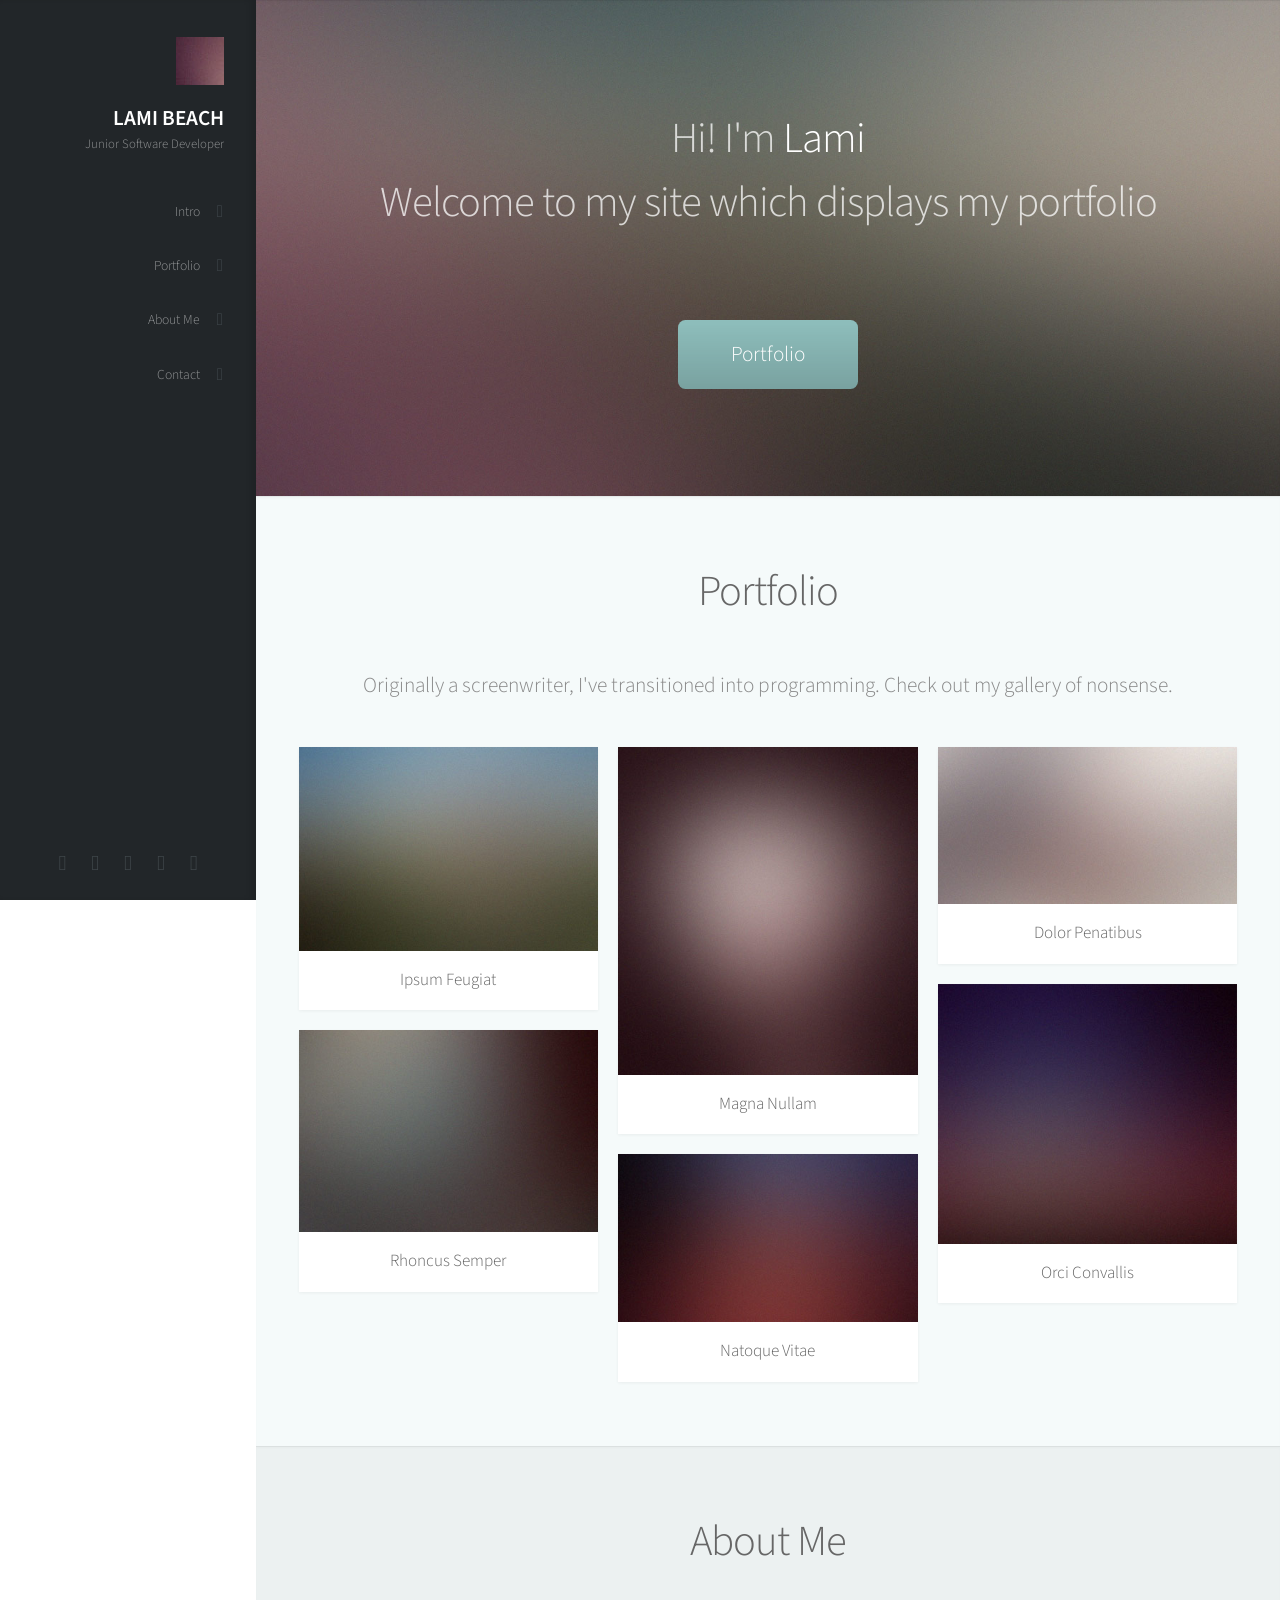
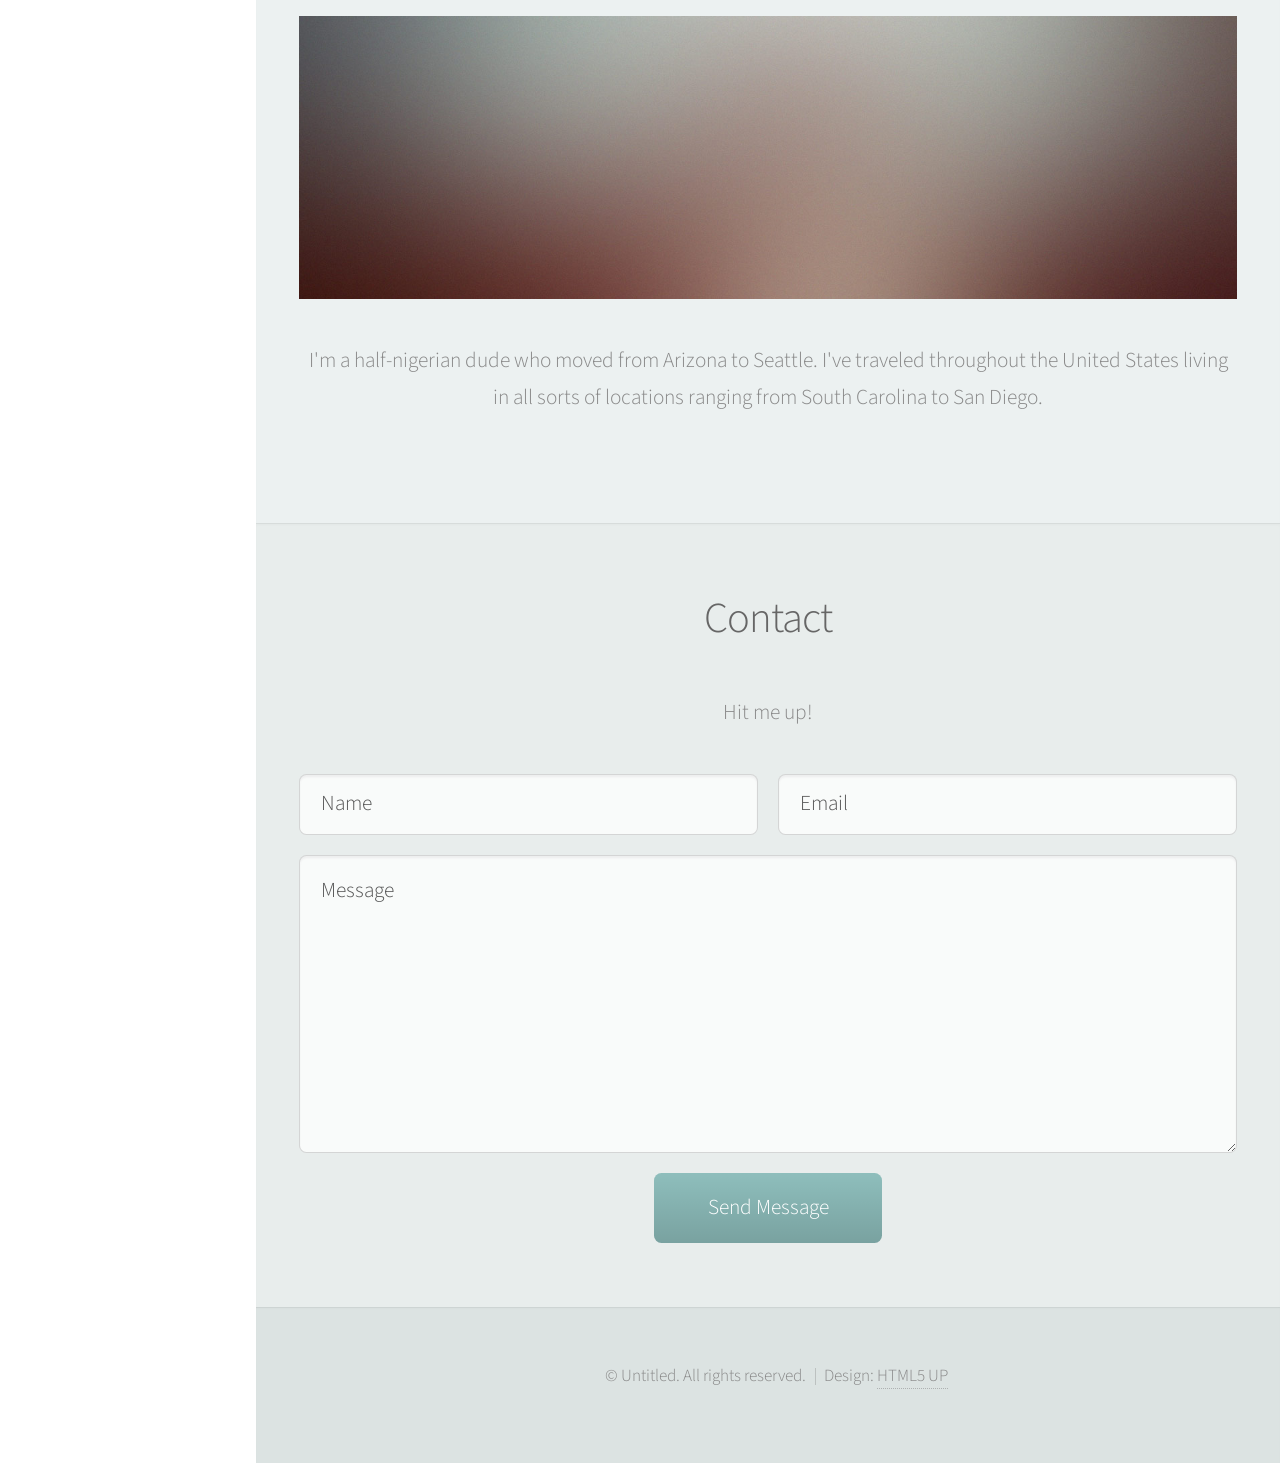
==== commit 9f59e680: "personalized the site" ====
--- a/index.html
+++ b/index.html
@@ -21,8 +21,8 @@
 					<!-- Logo -->
 						<div id="logo">
 							<span class="image avatar48"><img src="images/avatar.jpg" alt="" /></span>
-							<h1 id="title">Jane Doe</h1>
-							<p>Hyperspace Engineer</p>
+							<h1 id="title">LAMI BEACH</h1>
+							<p>Junior Software Developer</p>
 						</div>
 
 					<!-- Nav -->
@@ -60,14 +60,13 @@
 						<div class="container">
 
 							<header>
-								<h2 class="alt">Hi! I'm <strong>Prologue</strong>, a <a href="http://html5up.net/license">free</a> responsive<br />
-								site template designed by <a href="http://html5up.net">HTML5 UP</a>.</h2>
-								<p>Ligula scelerisque justo sem accumsan diam quis<br />
-								vitae natoque dictum sollicitudin elementum.</p>
+								<h2 class="alt">Hi! I'm <strong>Lami</strong>
+								<p>Welcome to my site which displays my portfolio<br />
+								</p>
 							</header>
 
 							<footer>
-								<a href="#portfolio" class="button scrolly">Magna Aliquam</a>
+								<a href="#portfolio" class="button scrolly">Portfolio</a>
 							</footer>
 
 						</div>
@@ -81,10 +80,7 @@
 								<h2>Portfolio</h2>
 							</header>
 
-							<p>Vitae natoque dictum etiam semper magnis enim feugiat convallis convallis
-							egestas rhoncus ridiculus in quis risus amet curabitur tempor orci penatibus.
-							Tellus erat mauris ipsum fermentum etiam vivamus eget. Nunc nibh morbi quis
-							fusce hendrerit lacus ridiculus.</p>
+							<p>Originally a screenwriter, I've transitioned into programming. Check out my gallery of nonsense.</p>
 
 							<div class="row">
 								<div class="col-4 col-12-mobile">
@@ -144,12 +140,7 @@
 
 							<a href="#" class="image featured"><img src="images/pic08.jpg" alt="" /></a>
 
-							<p>Tincidunt eu elit diam magnis pretium accumsan etiam id urna. Ridiculus
-							ultricies curae quis et rhoncus velit. Lobortis elementum aliquet nec vitae
-							laoreet eget cubilia quam non etiam odio tincidunt montes. Elementum sem
-							parturient nulla quam placerat viverra mauris non cum elit tempus ullamcorper
-							dolor. Libero rutrum ut lacinia donec curae mus vel quisque sociis nec
-							ornare iaculis.</p>
+							<p>I'm a half-nigerian dude who moved from Arizona to Seattle. I've traveled throughout the United States living in all sorts of locations ranging from South Carolina to San Diego.</p>
 
 						</div>
 					</section>
@@ -162,10 +153,7 @@
 								<h2>Contact</h2>
 							</header>
 
-							<p>Elementum sem parturient nulla quam placerat viverra
-							mauris non cum elit tempus ullamcorper dolor. Libero rutrum ut lacinia
-							donec curae mus. Eleifend id porttitor ac ultricies lobortis sem nunc
-							orci ridiculus faucibus a consectetur. Porttitor curae mauris urna mi dolor.</p>
+							<p>Hit me up!</p>
 
 							<form method="post" action="#">
 								<div class="row">
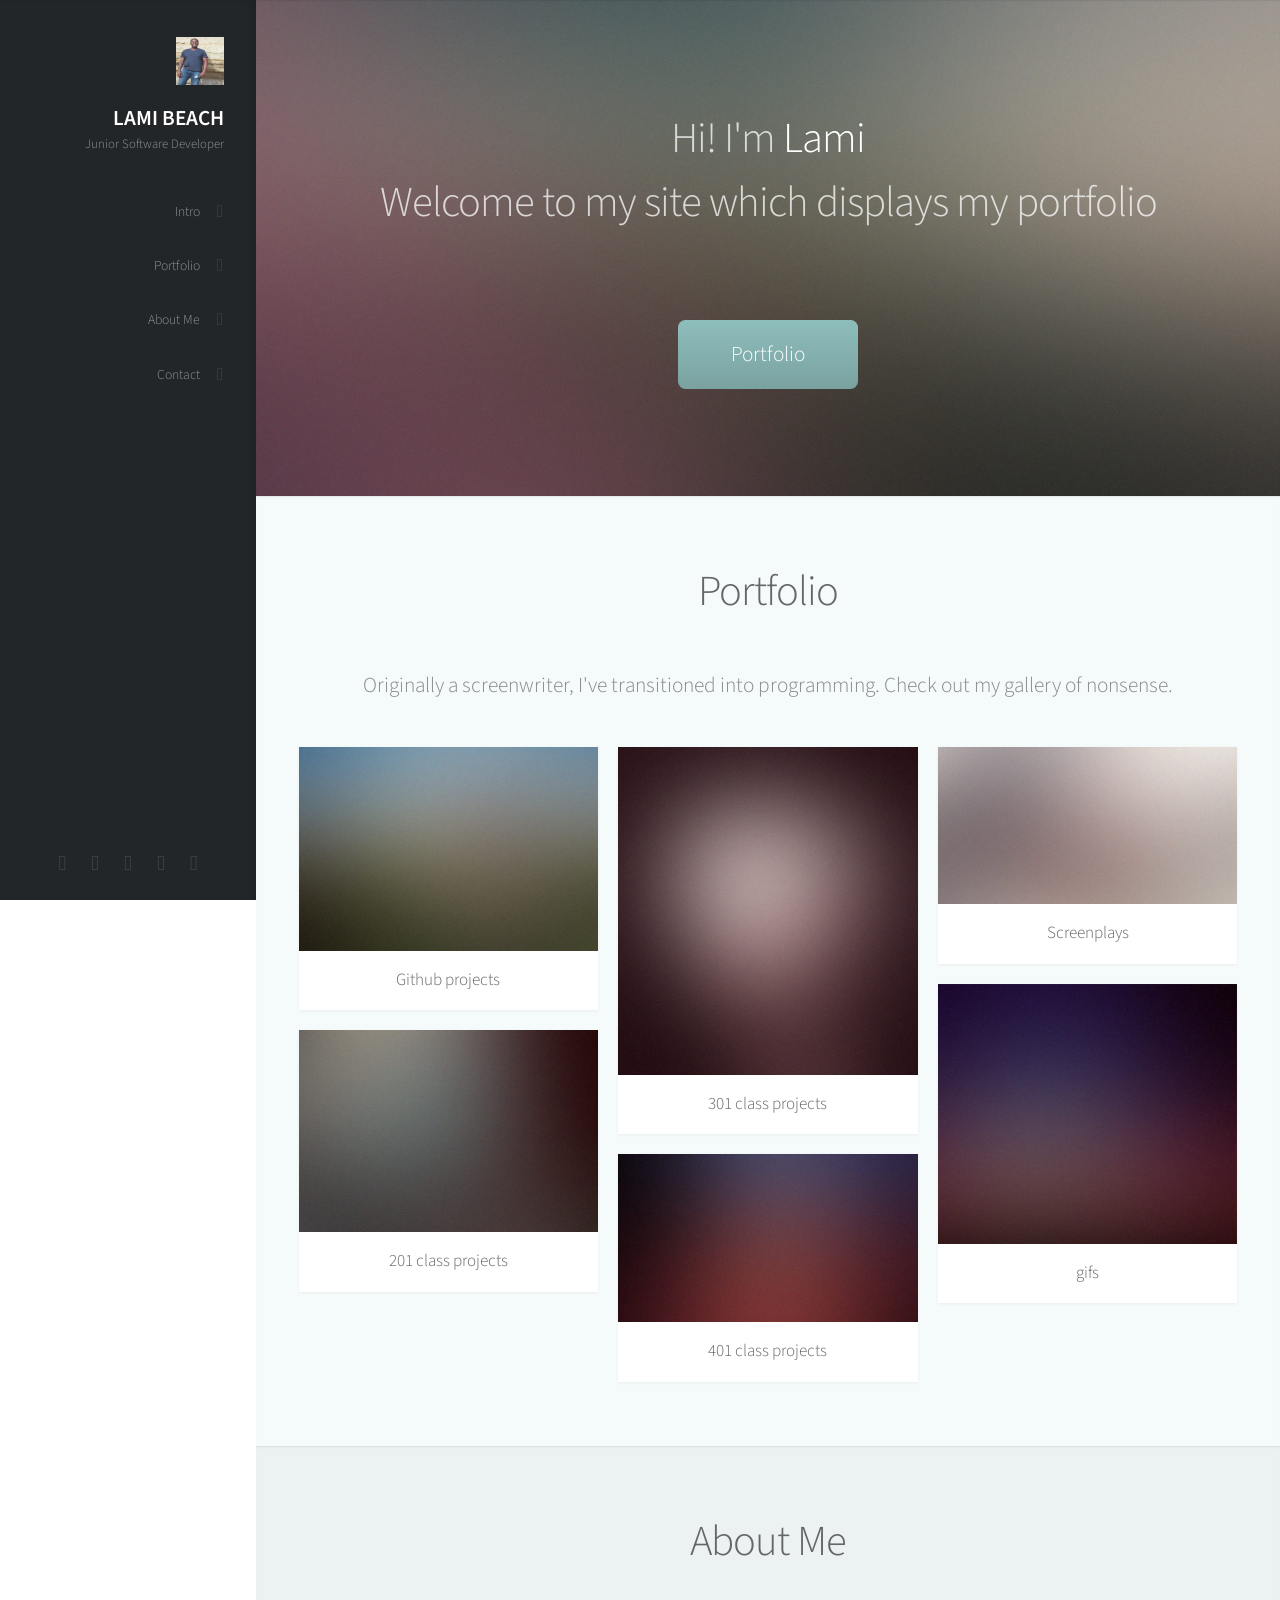
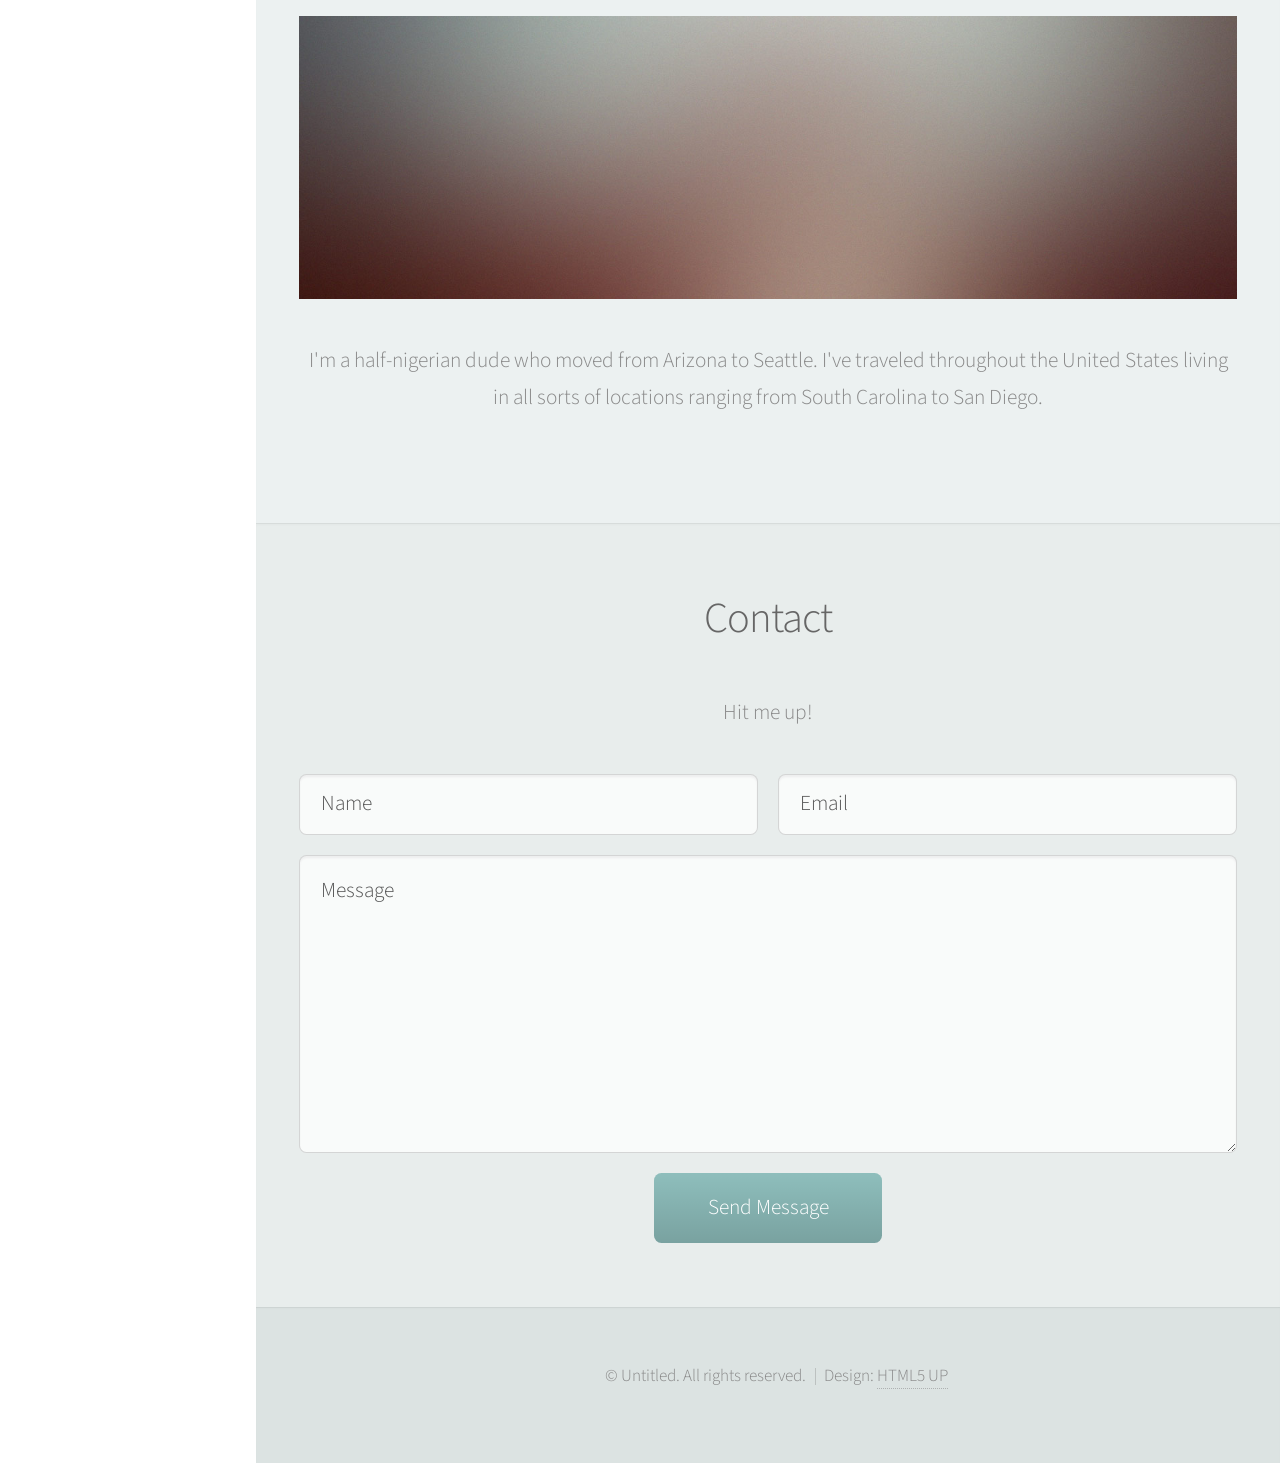
==== commit d0fcaaf6: "updated some stuff" ====
--- a/index.html
+++ b/index.html
@@ -20,7 +20,7 @@
 
 					<!-- Logo -->
 						<div id="logo">
-							<span class="image avatar48"><img src="images/avatar.jpg" alt="" /></span>
+							<span class="image avatar48"><img src="images/lamireal.JPG" alt="" /></span>
 							<h1 id="title">LAMI BEACH</h1>
 							<p>Junior Software Developer</p>
 						</div>
@@ -85,15 +85,15 @@
 							<div class="row">
 								<div class="col-4 col-12-mobile">
 									<article class="item">
-										<a href="#" class="image fit"><img src="images/pic02.jpg" alt="" /></a>
+										<a href="https://github.com/Omac092627" class="image fit"><img src="images/pic02.jpg" alt="" /></a>
 										<header>
-											<h3>Ipsum Feugiat</h3>
+											<h3>Github projects</h3>
 										</header>
 									</article>
 									<article class="item">
-										<a href="#" class="image fit"><img src="images/pic03.jpg" alt="" /></a>
+										<a href="https://nsinner1.github.io/sister-sinner/" class="image fit"><img src="images/pic03.jpg" alt="" /></a>
 										<header>
-											<h3>Rhoncus Semper</h3>
+											<h3>201 class projects</h3>
 										</header>
 									</article>
 								</div>
@@ -101,27 +101,27 @@
 									<article class="item">
 										<a href="#" class="image fit"><img src="images/pic04.jpg" alt="" /></a>
 										<header>
-											<h3>Magna Nullam</h3>
+											<h3>301 class projects</h3>
 										</header>
 									</article>
 									<article class="item">
 										<a href="#" class="image fit"><img src="images/pic05.jpg" alt="" /></a>
 										<header>
-											<h3>Natoque Vitae</h3>
+											<h3>401 class projects</h3>
 										</header>
 									</article>
 								</div>
 								<div class="col-4 col-12-mobile">
 									<article class="item">
-										<a href="#" class="image fit"><img src="images/pic06.jpg" alt="" /></a>
+										<a href="https://www.scriptrevolution.com/profiles/lami-beach" class="image fit"><img src="images/pic06.jpg" alt="" /></a>
 										<header>
-											<h3>Dolor Penatibus</h3>
+											<h3>Screenplays</h3>
 										</header>
 									</article>
 									<article class="item">
-										<a href="#" class="image fit"><img src="images/pic07.jpg" alt="" /></a>
+										<a href="https://thumbs.gfycat.com/GaseousTameIrishdraughthorse-mobile.mp4" class="image fit"><img src="images/pic07.jpg" alt=""></a>
 										<header>
-											<h3>Orci Convallis</h3>
+											<h3>gifs</h3>
 										</header>
 									</article>
 								</div>
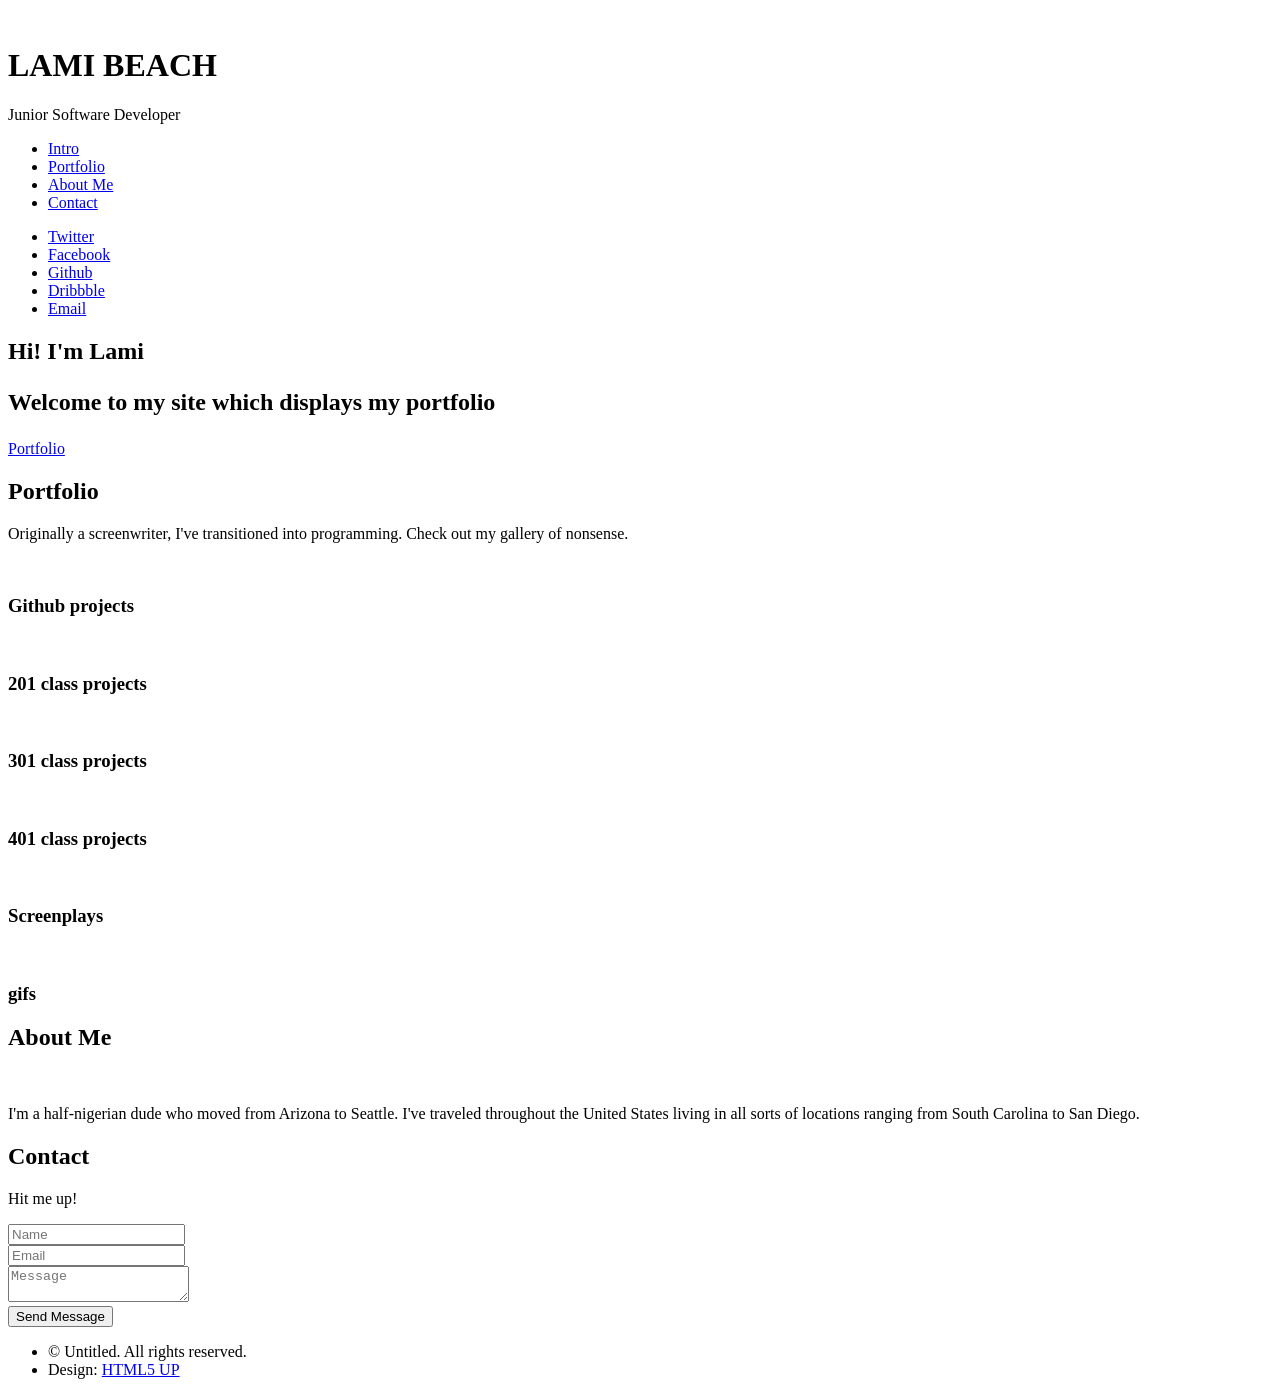
==== commit e672b00c: "fixed" ====
--- a/index.html
+++ b/index.html
@@ -1,196 +1,196 @@
-<!DOCTYPE HTML>
-<!--
-	Prologue by HTML5 UP
-	html5up.net | @ajlkn
-	Free for personal and commercial use under the CCA 3.0 license (html5up.net/license)
--->
-<html>
-	<head>
-		<title>Prologue by HTML5 UP</title>
-		<meta charset="utf-8" />
-		<meta name="viewport" content="width=device-width, initial-scale=1, user-scalable=no" />
-		<link rel="stylesheet" href="css/main.css" />
-	</head>
-	<body class="is-preload">
-
-		<!-- Header -->
-			<div id="header">
-
-				<div class="top">
-
-					<!-- Logo -->
-						<div id="logo">
-							<span class="image avatar48"><img src="images/lamireal.JPG" alt="" /></span>
-							<h1 id="title">LAMI BEACH</h1>
-							<p>Junior Software Developer</p>
-						</div>
-
-					<!-- Nav -->
-						<nav id="nav">
-							<ul>
-								<li><a href="#top" id="top-link"><span class="icon fa-home">Intro</span></a></li>
-								<li><a href="#portfolio" id="portfolio-link"><span class="icon fa-th">Portfolio</span></a></li>
-								<li><a href="#about" id="about-link"><span class="icon fa-user">About Me</span></a></li>
-								<li><a href="#contact" id="contact-link"><span class="icon fa-envelope">Contact</span></a></li>
-							</ul>
-						</nav>
-
-				</div>
-
-				<div class="bottom">
-
-					<!-- Social Icons -->
-						<ul class="icons">
-							<li><a href="#" class="icon fa-twitter"><span class="label">Twitter</span></a></li>
-							<li><a href="#" class="icon fa-facebook"><span class="label">Facebook</span></a></li>
-							<li><a href="#" class="icon fa-github"><span class="label">Github</span></a></li>
-							<li><a href="#" class="icon fa-dribbble"><span class="label">Dribbble</span></a></li>
-							<li><a href="#" class="icon fa-envelope"><span class="label">Email</span></a></li>
-						</ul>
-
-				</div>
-
-			</div>
-
-		<!-- Main -->
-			<div id="main">
-
-				<!-- Intro -->
-					<section id="top" class="one dark cover">
-						<div class="container">
-
-							<header>
-								<h2 class="alt">Hi! I'm <strong>Lami</strong>
-								<p>Welcome to my site which displays my portfolio<br />
-								</p>
-							</header>
-
-							<footer>
-								<a href="#portfolio" class="button scrolly">Portfolio</a>
-							</footer>
-
-						</div>
-					</section>
-
-				<!-- Portfolio -->
-					<section id="portfolio" class="two">
-						<div class="container">
-
-							<header>
-								<h2>Portfolio</h2>
-							</header>
-
-							<p>Originally a screenwriter, I've transitioned into programming. Check out my gallery of nonsense.</p>
-
-							<div class="row">
-								<div class="col-4 col-12-mobile">
-									<article class="item">
-										<a href="https://github.com/Omac092627" class="image fit"><img src="images/pic02.jpg" alt="" /></a>
-										<header>
-											<h3>Github projects</h3>
-										</header>
-									</article>
-									<article class="item">
-										<a href="https://nsinner1.github.io/sister-sinner/" class="image fit"><img src="images/pic03.jpg" alt="" /></a>
-										<header>
-											<h3>201 class projects</h3>
-										</header>
-									</article>
-								</div>
-								<div class="col-4 col-12-mobile">
-									<article class="item">
-										<a href="#" class="image fit"><img src="images/pic04.jpg" alt="" /></a>
-										<header>
-											<h3>301 class projects</h3>
-										</header>
-									</article>
-									<article class="item">
-										<a href="#" class="image fit"><img src="images/pic05.jpg" alt="" /></a>
-										<header>
-											<h3>401 class projects</h3>
-										</header>
-									</article>
-								</div>
-								<div class="col-4 col-12-mobile">
-									<article class="item">
-										<a href="https://www.scriptrevolution.com/profiles/lami-beach" class="image fit"><img src="images/pic06.jpg" alt="" /></a>
-										<header>
-											<h3>Screenplays</h3>
-										</header>
-									</article>
-									<article class="item">
-										<a href="https://thumbs.gfycat.com/GaseousTameIrishdraughthorse-mobile.mp4" class="image fit"><img src="images/pic07.jpg" alt=""></a>
-										<header>
-											<h3>gifs</h3>
-										</header>
-									</article>
-								</div>
-							</div>
-
-						</div>
-					</section>
-
-				<!-- About Me -->
-					<section id="about" class="three">
-						<div class="container">
-
-							<header>
-								<h2>About Me</h2>
-							</header>
-
-							<a href="#" class="image featured"><img src="images/pic08.jpg" alt="" /></a>
-
-							<p>I'm a half-nigerian dude who moved from Arizona to Seattle. I've traveled throughout the United States living in all sorts of locations ranging from South Carolina to San Diego.</p>
-
-						</div>
-					</section>
-
-				<!-- Contact -->
-					<section id="contact" class="four">
-						<div class="container">
-
-							<header>
-								<h2>Contact</h2>
-							</header>
-
-							<p>Hit me up!</p>
-
-							<form method="post" action="#">
-								<div class="row">
-									<div class="col-6 col-12-mobile"><input type="text" name="name" placeholder="Name" /></div>
-									<div class="col-6 col-12-mobile"><input type="text" name="email" placeholder="Email" /></div>
-									<div class="col-12">
-										<textarea name="message" placeholder="Message"></textarea>
-									</div>
-									<div class="col-12">
-										<input type="submit" value="Send Message" />
-									</div>
-								</div>
-							</form>
-
-						</div>
-					</section>
-
-			</div>
-
-		<!-- Footer -->
-			<div id="footer">
-
-				<!-- Copyright -->
-					<ul class="copyright">
-						<li>&copy; Untitled. All rights reserved.</li><li>Design: <a href="http://html5up.net">HTML5 UP</a></li>
-					</ul>
-
-			</div>
-
-		<!-- Scripts -->
-			<script src="assets/js/jquery.min.js"></script>
-			<script src="assets/js/jquery.scrolly.min.js"></script>
-			<script src="assets/js/jquery.scrollex.min.js"></script>
-			<script src="assets/js/browser.min.js"></script>
-			<script src="assets/js/breakpoints.min.js"></script>
-			<script src="assets/js/util.js"></script>
-			<script src="assets/js/main.js"></script>
-
-	</body>
-</html>
+<!DOCTYPE HTML>
+<!--
+	Prologue by HTML5 UP
+	html5up.net | @ajlkn
+	Free for personal and commercial use under the CCA 3.0 license (html5up.net/license)
+-->
+<html>
+	<head>
+		<title>Prologue by HTML5 UP</title>
+		<meta charset="utf-8" />
+		<meta name="viewport" content="width=device-width, initial-scale=1, user-scalable=no" />
+		<link rel="stylesheet" href="css/main.css" />
+	</head>
+	<body class="is-preload">
+
+		<!-- Header -->
+			<div id="header">
+
+				<div class="top">
+
+					<!-- Logo -->
+						<div id="logo">
+							<span class="image avatar48"><img src="images/lamireal.JPG" alt="" /></span>
+							<h1 id="title">LAMI BEACH</h1>
+							<p>Junior Software Developer</p>
+						</div>
+
+					<!-- Nav -->
+						<nav id="nav">
+							<ul>
+								<li><a href="#top" id="top-link"><span class="icon fa-home">Intro</span></a></li>
+								<li><a href="#portfolio" id="portfolio-link"><span class="icon fa-th">Portfolio</span></a></li>
+								<li><a href="#about" id="about-link"><span class="icon fa-user">About Me</span></a></li>
+								<li><a href="#contact" id="contact-link"><span class="icon fa-envelope">Contact</span></a></li>
+							</ul>
+						</nav>
+
+				</div>
+
+				<div class="bottom">
+
+					<!-- Social Icons -->
+						<ul class="icons">
+							<li><a href="#" class="icon fa-twitter"><span class="label">Twitter</span></a></li>
+							<li><a href="#" class="icon fa-facebook"><span class="label">Facebook</span></a></li>
+							<li><a href="#" class="icon fa-github"><span class="label">Github</span></a></li>
+							<li><a href="#" class="icon fa-dribbble"><span class="label">Dribbble</span></a></li>
+							<li><a href="#" class="icon fa-envelope"><span class="label">Email</span></a></li>
+						</ul>
+
+				</div>
+
+			</div>
+
+		<!-- Main -->
+			<div id="main">
+
+				<!-- Intro -->
+					<section id="top" class="one dark cover">
+						<div class="container">
+
+							<header>
+								<h2 class="alt">Hi! I'm <strong>Lami</strong>
+								<p>Welcome to my site which displays my portfolio<br />
+								</p>
+							</header>
+
+							<footer>
+								<a href="#portfolio" class="button scrolly">Portfolio</a>
+							</footer>
+
+						</div>
+					</section>
+
+				<!-- Portfolio -->
+					<section id="portfolio" class="two">
+						<div class="container">
+
+							<header>
+								<h2>Portfolio</h2>
+							</header>
+
+							<p>Originally a screenwriter, I've transitioned into programming. Check out my gallery of nonsense.</p>
+
+							<div class="row">
+								<div class="col-4 col-12-mobile">
+									<article class="item">
+										<a href="https://github.com/Omac092627" class="image fit"><img src="images/pic02.jpg" alt="" /></a>
+										<header>
+											<h3>Github projects</h3>
+										</header>
+									</article>
+									<article class="item">
+										<a href="https://nsinner1.github.io/sister-sinner/" class="image fit"><img src="images/pic03.jpg" alt="" /></a>
+										<header>
+											<h3>201 class projects</h3>
+										</header>
+									</article>
+								</div>
+								<div class="col-4 col-12-mobile">
+									<article class="item">
+										<a href="#" class="image fit"><img src="images/pic04.jpg" alt="" /></a>
+										<header>
+											<h3>301 class projects</h3>
+										</header>
+									</article>
+									<article class="item">
+										<a href="#" class="image fit"><img src="images/pic05.jpg" alt="" /></a>
+										<header>
+											<h3>401 class projects</h3>
+										</header>
+									</article>
+								</div>
+								<div class="col-4 col-12-mobile">
+									<article class="item">
+										<a href="https://www.scriptrevolution.com/profiles/lami-beach" class="image fit"><img src="images/pic06.jpg" alt="" /></a>
+										<header>
+											<h3>Screenplays</h3>
+										</header>
+									</article>
+									<article class="item">
+										<a href="https://thumbs.gfycat.com/GaseousTameIrishdraughthorse-mobile.mp4" class="image fit"><img src="images/pic07.jpg" alt=""></a>
+										<header>
+											<h3>gifs</h3>
+										</header>
+									</article>
+								</div>
+							</div>
+
+						</div>
+					</section>
+
+				<!-- About Me -->
+					<section id="about" class="three">
+						<div class="container">
+
+							<header>
+								<h2>About Me</h2>
+							</header>
+
+							<a href="#" class="image featured"><img src="images/pic08.jpg" alt="" /></a>
+
+							<p>I'm a half-nigerian dude who moved from Arizona to Seattle. I've traveled throughout the United States living in all sorts of locations ranging from South Carolina to San Diego.</p>
+
+						</div>
+					</section>
+
+				<!-- Contact -->
+					<section id="contact" class="four">
+						<div class="container">
+
+							<header>
+								<h2>Contact</h2>
+							</header>
+
+							<p>Hit me up!</p>
+
+							<form method="post" action="#">
+								<div class="row">
+									<div class="col-6 col-12-mobile"><input type="text" name="name" placeholder="Name" /></div>
+									<div class="col-6 col-12-mobile"><input type="text" name="email" placeholder="Email" /></div>
+									<div class="col-12">
+										<textarea name="message" placeholder="Message"></textarea>
+									</div>
+									<div class="col-12">
+										<input type="submit" value="Send Message" />
+									</div>
+								</div>
+							</form>
+
+						</div>
+					</section>
+
+			</div>
+
+		<!-- Footer -->
+			<div id="footer">
+
+				<!-- Copyright -->
+					<ul class="copyright">
+						<li>&copy; Untitled. All rights reserved.</li><li>Design: <a href="http://html5up.net">HTML5 UP</a></li>
+					</ul>
+
+			</div>
+
+		<!-- Scripts -->
+			<script src="assets/js/jquery.min.js"></script>
+			<script src="assets/js/jquery.scrolly.min.js"></script>
+			<script src="assets/js/jquery.scrollex.min.js"></script>
+			<script src="assets/js/browser.min.js"></script>
+			<script src="assets/js/breakpoints.min.js"></script>
+			<script src="assets/js/util.js"></script>
+			<script src="assets/js/main.js"></script>
+
+	</body>
+</html>
